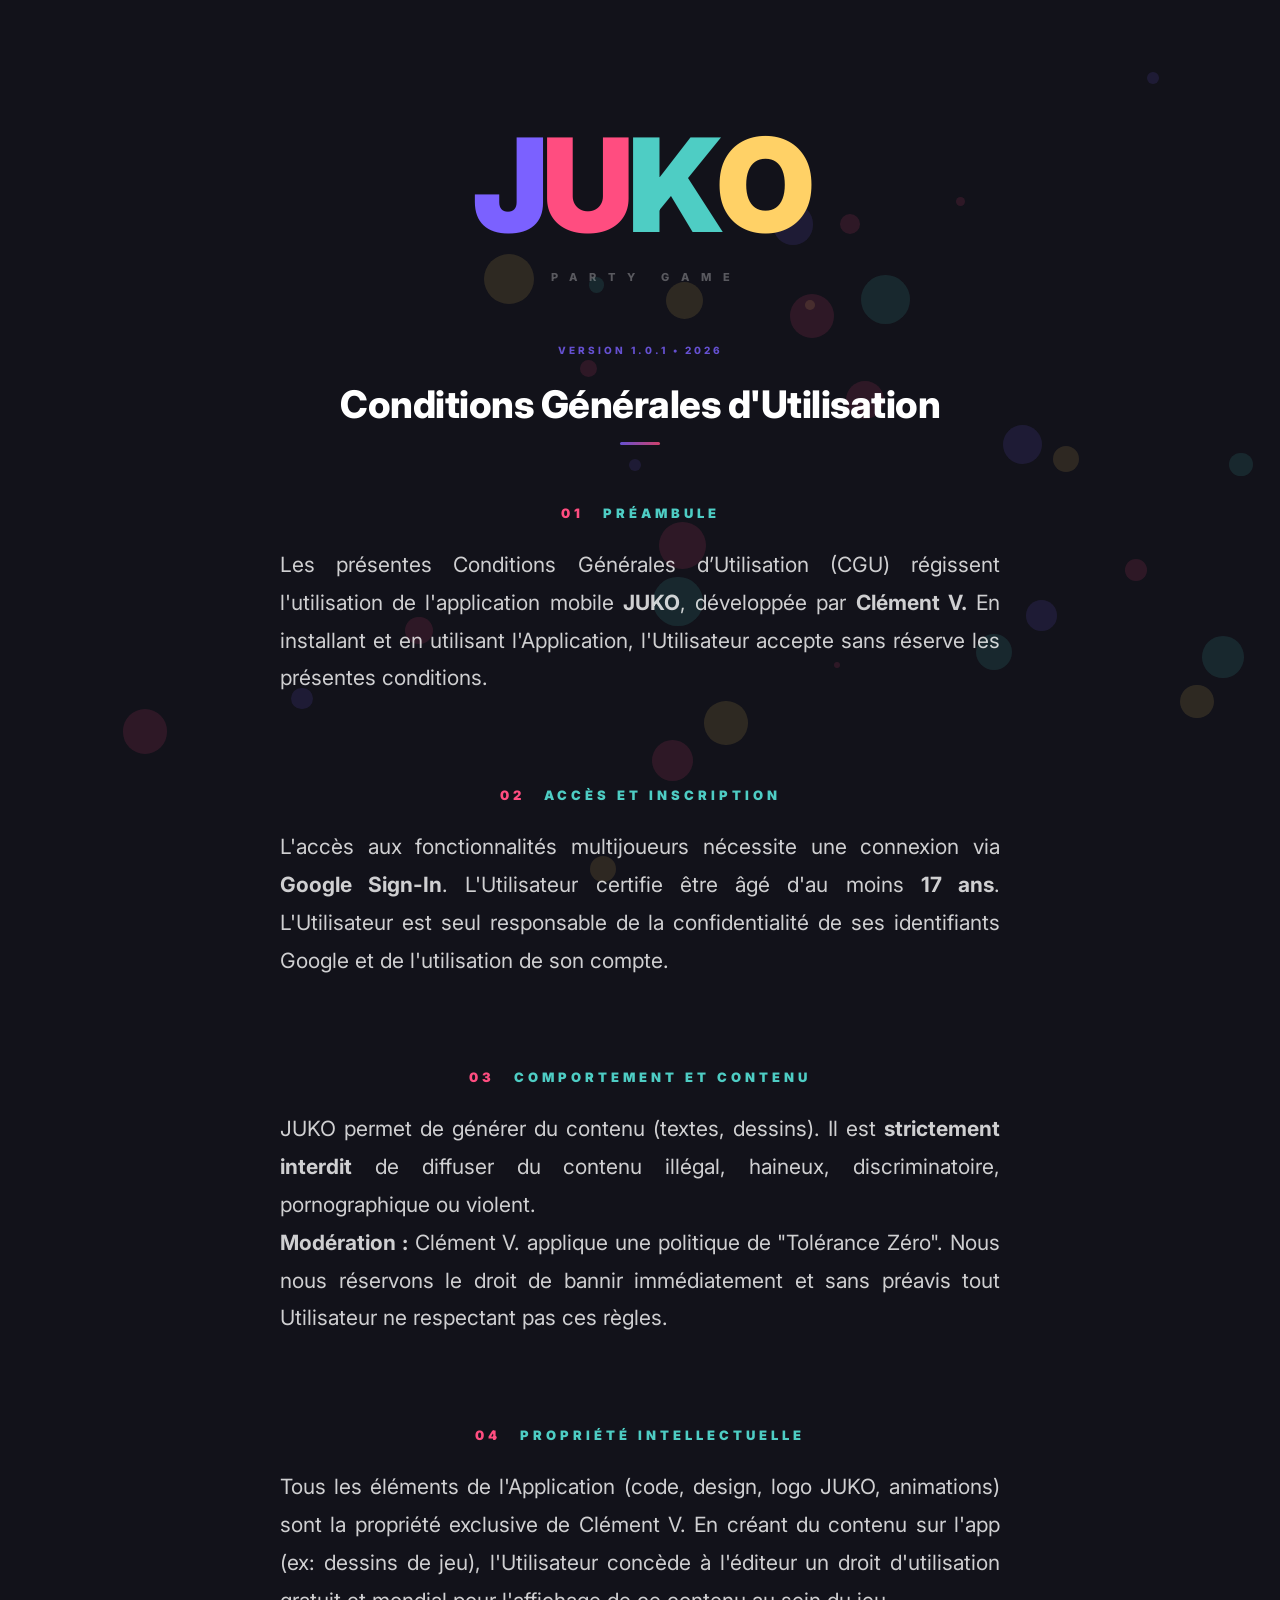
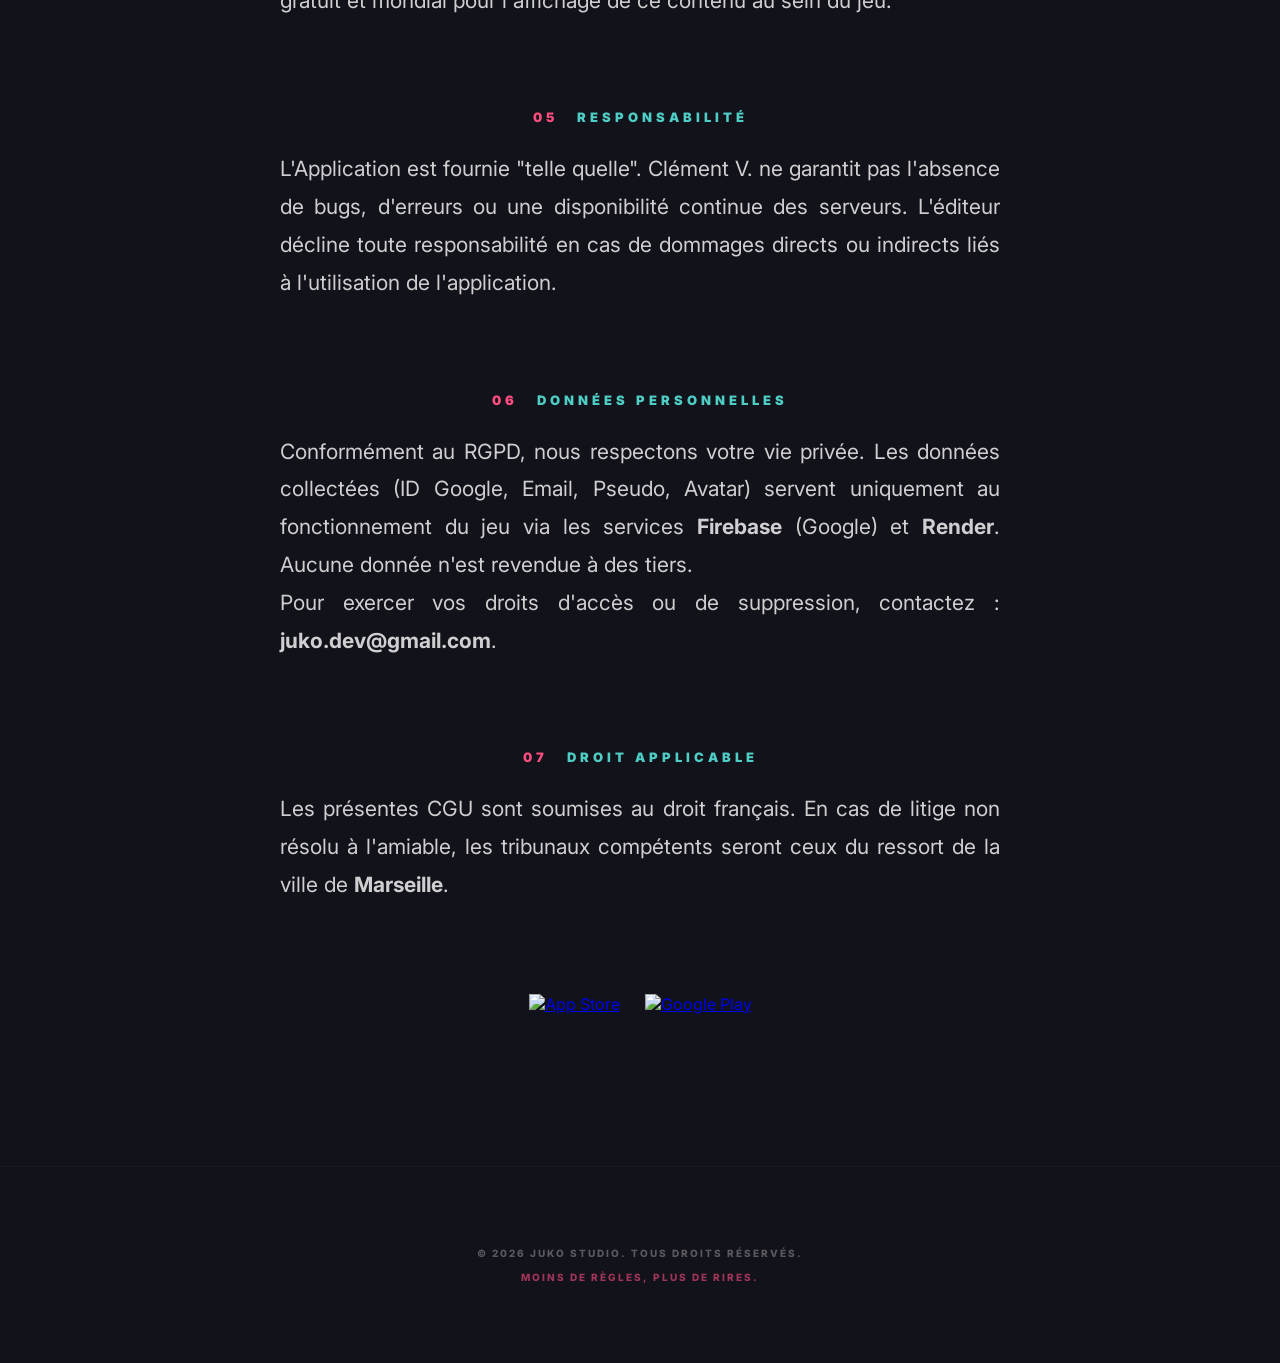
==== index.html @ 0934113f "Landing Page CGU JUKO" ====
<!DOCTYPE html>
<html lang="fr">
    <head>
        <!-- Meta -->
        <meta charset="UTF-8">
        <meta name="viewport" content="width=device-width, initial-scale=1.0">
        <title>JUKO | CGU</title>

        <!-- CSS -->
        <link rel="stylesheet" href="style.css">
        <link rel="icon" type="image/png" href="favicon.png">

        <!-- Google Fonts -->
        <link href="https://fonts.googleapis.com/css2?family=Inter:wght@400;500;600;700;900&display=swap" rel="stylesheet">
    </head>
    
    <body>
        <!-- Progress Bar -->
        <div id="progress-bar"></div>

        <!-- Particles -->
        <div class="particles-container" id="particles-bg"></div>

        <!-- Main Wrapper -->
        <div class="main-wrapper">
            <!-- Hero Logo -->
            <header class="hero-logo">
                <div class="logo-row">
                    <span class="l-j">J</span>
                    <span class="l-u">U</span>
                    <span class="l-k">K</span>
                    <span class="l-o">O</span>
                </div>
                <p class="party-game-tag">PARTY GAME</p>
            </header>

            <!-- Content Center -->
            <main class="content-center">
                <div class="version-tag">VERSION 1.0.1 • 2026</div>
                <h1>Conditions Générales d'Utilisation</h1>

                <!-- CGU Sections -->
                <div class="cgu-sections">
                    <section>
                        <h2><span>01</span> PRÉAMBULE</h2>
                        <p>Les présentes Conditions Générales d’Utilisation (CGU) régissent l'utilisation de l'application mobile <strong>JUKO</strong>, développée par <strong>Clément V.</strong> En installant et en utilisant l'Application, l'Utilisateur accepte sans réserve les présentes conditions.</p>
                    </section>

                    <section>
                        <h2><span>02</span> ACCÈS ET INSCRIPTION</h2>
                        <p>L'accès aux fonctionnalités multijoueurs nécessite une connexion via <strong>Google Sign-In</strong>. L'Utilisateur certifie être âgé d'au moins <strong>17 ans</strong>. L'Utilisateur est seul responsable de la confidentialité de ses identifiants Google et de l'utilisation de son compte.</p>
                    </section>

                    <section>
                        <h2><span>03</span> COMPORTEMENT ET CONTENU</h2>
                        <p>JUKO permet de générer du contenu (textes, dessins). Il est <strong>strictement interdit</strong> de diffuser du contenu illégal, haineux, discriminatoire, pornographique ou violent.</p>
                        <p><strong>Modération :</strong> Clément V. applique une politique de "Tolérance Zéro". Nous nous réservons le droit de bannir immédiatement et sans préavis tout Utilisateur ne respectant pas ces règles.</p>
                    </section>

                    <section>
                        <h2><span>04</span> PROPRIÉTÉ INTELLECTUELLE</h2>
                        <p>Tous les éléments de l'Application (code, design, logo JUKO, animations) sont la propriété exclusive de Clément V. En créant du contenu sur l'app (ex: dessins de jeu), l'Utilisateur concède à l'éditeur un droit d'utilisation gratuit et mondial pour l'affichage de ce contenu au sein du jeu.</p>
                    </section>

                    <section>
                        <h2><span>05</span> RESPONSABILITÉ</h2>
                        <p>L'Application est fournie "telle quelle". Clément V. ne garantit pas l'absence de bugs, d'erreurs ou une disponibilité continue des serveurs. L'éditeur décline toute responsabilité en cas de dommages directs ou indirects liés à l'utilisation de l'application.</p>
                    </section>

                    <section>
                        <h2><span>06</span> DONNÉES PERSONNELLES</h2>
                        <p>Conformément au RGPD, nous respectons votre vie privée. Les données collectées (ID Google, Email, Pseudo, Avatar) servent uniquement au fonctionnement du jeu via les services <strong>Firebase</strong> (Google) et <strong>Render</strong>. Aucune donnée n'est revendue à des tiers.</p>
                        <p>Pour exercer vos droits d'accès ou de suppression, contactez : <strong>juko.dev@gmail.com</strong>.</p>
                    </section>

                    <section>
                        <h2><span>07</span> DROIT APPLICABLE</h2>
                        <p>Les présentes CGU sont soumises au droit français. En cas de litige non résolu à l'amiable, les tribunaux compétents seront ceux du ressort de la ville de <strong>Marseille</strong>.</p>
                    </section>
                </div>

                <!-- Store Buttons -->
                <div class="store-buttons">
                    <a href="#" class="store-btn">
                        <img src="https://upload.wikimedia.org/wikipedia/commons/3/3c/Download_on_the_App_Store_Badge.svg" alt="App Store">
                    </a>
                    <a href="#" class="store-btn">
                        <img src="https://upload.wikimedia.org/wikipedia/commons/7/78/Google_Play_Store_badge_EN.svg" alt="Google Play">
                    </a>
                </div>
            </main>

            <!-- Footer -->
            <footer class="site-footer">
                <p>© 2026 JUKO STUDIO. TOUS DROITS RÉSERVÉS.</p>
                <p class="slogan-footer">MOINS DE RÈGLES, PLUS DE RIRES.</p>
            </footer>
        </div>

        <!-- Script -->
        <script src="script.js"></script>
    </body>
</html>
---- style.css ----
/* --- COLORS --- */
:root {
    --p-purple: #7B61FF;
    --p-pink: #FF4D80;
    --p-teal: #4ECDC4;
    --p-yellow: #FFD166;
    --bg-dark: #12121A;
}

/* --- RESET --- */
* { 
    box-sizing: border-box; 
    margin: 0; 
    padding: 0; 
    -webkit-user-select: none;
    -moz-user-select: none;
    -ms-user-select: none;
    user-select: none;
    -webkit-touch-callout: none;
}

/* --- SCROLLBAR --- */
html, body {
    scrollbar-width: none; 
    -ms-overflow-style: none; 
}
body::-webkit-scrollbar {
    display: none;
}

/* --- BODY --- */
body {
    background-color: var(--bg-dark);
    color: white;
    font-family: 'Inter', sans-serif;
    overflow-x: hidden;
    text-align: center;
    -webkit-font-smoothing: antialiased;
}

/* --- BACKGROUND --- */
.particles-container {
    position: fixed;
    inset: 0;
    z-index: -1;
}

/* --- PARTICLES --- */
.particle {
    position: absolute;
    border-radius: 50%;
    opacity: 0.12;
    pointer-events: none;
}

/* --- LOGO JUKO --- */
.hero-logo {
    display: flex;
    flex-direction: column;
    align-items: center;
    padding: 120px 20px 60px;
}

.logo-row {
    display: flex;
    font-size: clamp(80px, 15vw, 130px);
    font-weight: 900;
    letter-spacing: -6px;
    line-height: 1;
}

/* --- LOGO COLORS --- */
.l-j { color: var(--p-purple); }
.l-u { color: var(--p-pink); }
.l-k { color: var(--p-teal); }
.l-o { color: var(--p-yellow); }

/* --- LOGO TAG --- */
.party-game-tag {
    color: rgba(255, 255, 255, 0.3);
    font-size: 11px;
    font-weight: 800;
    letter-spacing: 12px;
    margin-top: 20px;
    text-transform: uppercase;
    margin-left: 12px;
}

/* --- CONTENT --- */
.content-center {
    max-width: 800px;
    margin: 0 auto;
    padding: 0 40px 120px;
}

/* --- VERSION TAG --- */
.version-tag {
    font-size: 10px;
    font-weight: 800;
    color: var(--p-purple);
    letter-spacing: 3px;
    margin-bottom: 25px;
    opacity: 0.8;
}

/* --- TITLE --- */
h1 {
    font-size: clamp(24px, 5vw, 38px); 
    font-weight: 800;
    margin-bottom: 60px; 
    letter-spacing: -0.5px;
    color: #FFFFFF;
    position: relative;
    display: block;
    text-align: center;
    text-transform: none; 
}

/* --- TITLE UNDERLINE --- */
h1::after {
    content: "";
    display: block;
    width: 40px;
    height: 3px;
    background: linear-gradient(90deg, var(--p-purple), var(--p-pink));
    margin: 15px auto 0; 
    border-radius: 10px;
    opacity: 0.8;
}

/* --- CGU SECTIONS --- */
.cgu-sections section {
    margin-bottom: 90px;
}

/* --- CGU SECTIONS H2 --- */
.cgu-sections h2 {
    color: var(--p-teal);
    font-size: 13px;
    letter-spacing: 4px;
    margin-bottom: 25px;
    font-weight: 900;
    text-align: center; 
}

/* --- CGU SECTIONS H2 SPAN --- */
.cgu-sections h2 span {
    color: var(--p-pink);
    margin-right: 12px;
}

/* --- CGU SECTIONS P --- */
.cgu-sections p {
    font-size: clamp(18px, 2.2vw, 21px);
    color: rgba(255, 255, 255, 0.8);
    font-weight: 400;
    line-height: 1.8;
    max-width: 750px;
    margin: 0 auto;
    text-align: justify;
    text-justify: inter-word;
    hyphens: auto;
}

/* --- STORE BUTTONS --- */
.store-buttons {
    display: flex;
    justify-content: center;
    gap: 25px;
    margin-top: 80px;
    flex-wrap: wrap;
}

/* --- STORE BUTTONS --- */
.store-btn {
    height: 52px;
    transition: transform 0.2s cubic-bezier(0.2, 0, 0.2, 1);
}

/* --- STORE BUTTONS IMG --- */
.store-btn img { height: 100%; }

/* --- STORE BUTTONS HOVER --- */
.store-btn:hover { transform: scale(1.05); }

/* --- FOOTER --- */
.site-footer {
    padding: 80px 20px;
    border-top: 1px solid rgba(255,255,255,0.03);
}

/* --- FOOTER P --- */
.site-footer p {
    font-size: 10px;
    font-weight: 800;
    letter-spacing: 2px;
    opacity: 0.3;
}

/* --- FOOTER SLOGAN --- */
.slogan-footer {
    margin-top: 12px;
    color: var(--p-pink) !important;
    opacity: 0.6 !important;
}

/* --- PROGRESS BAR --- */
#progress-bar {
    position: fixed; top: 0; left: 0; height: 2px;
    background: linear-gradient(90deg, var(--p-purple), var(--p-pink));
    z-index: 1000; width: 0%;
}

/* --- MEDIA QUERIES --- */
@media (max-width: 600px) {
    .content-center { padding: 0 25px 80px; }
    .hero-logo { padding-top: 80px; }
    .cgu-sections section { margin-bottom: 60px; }
}
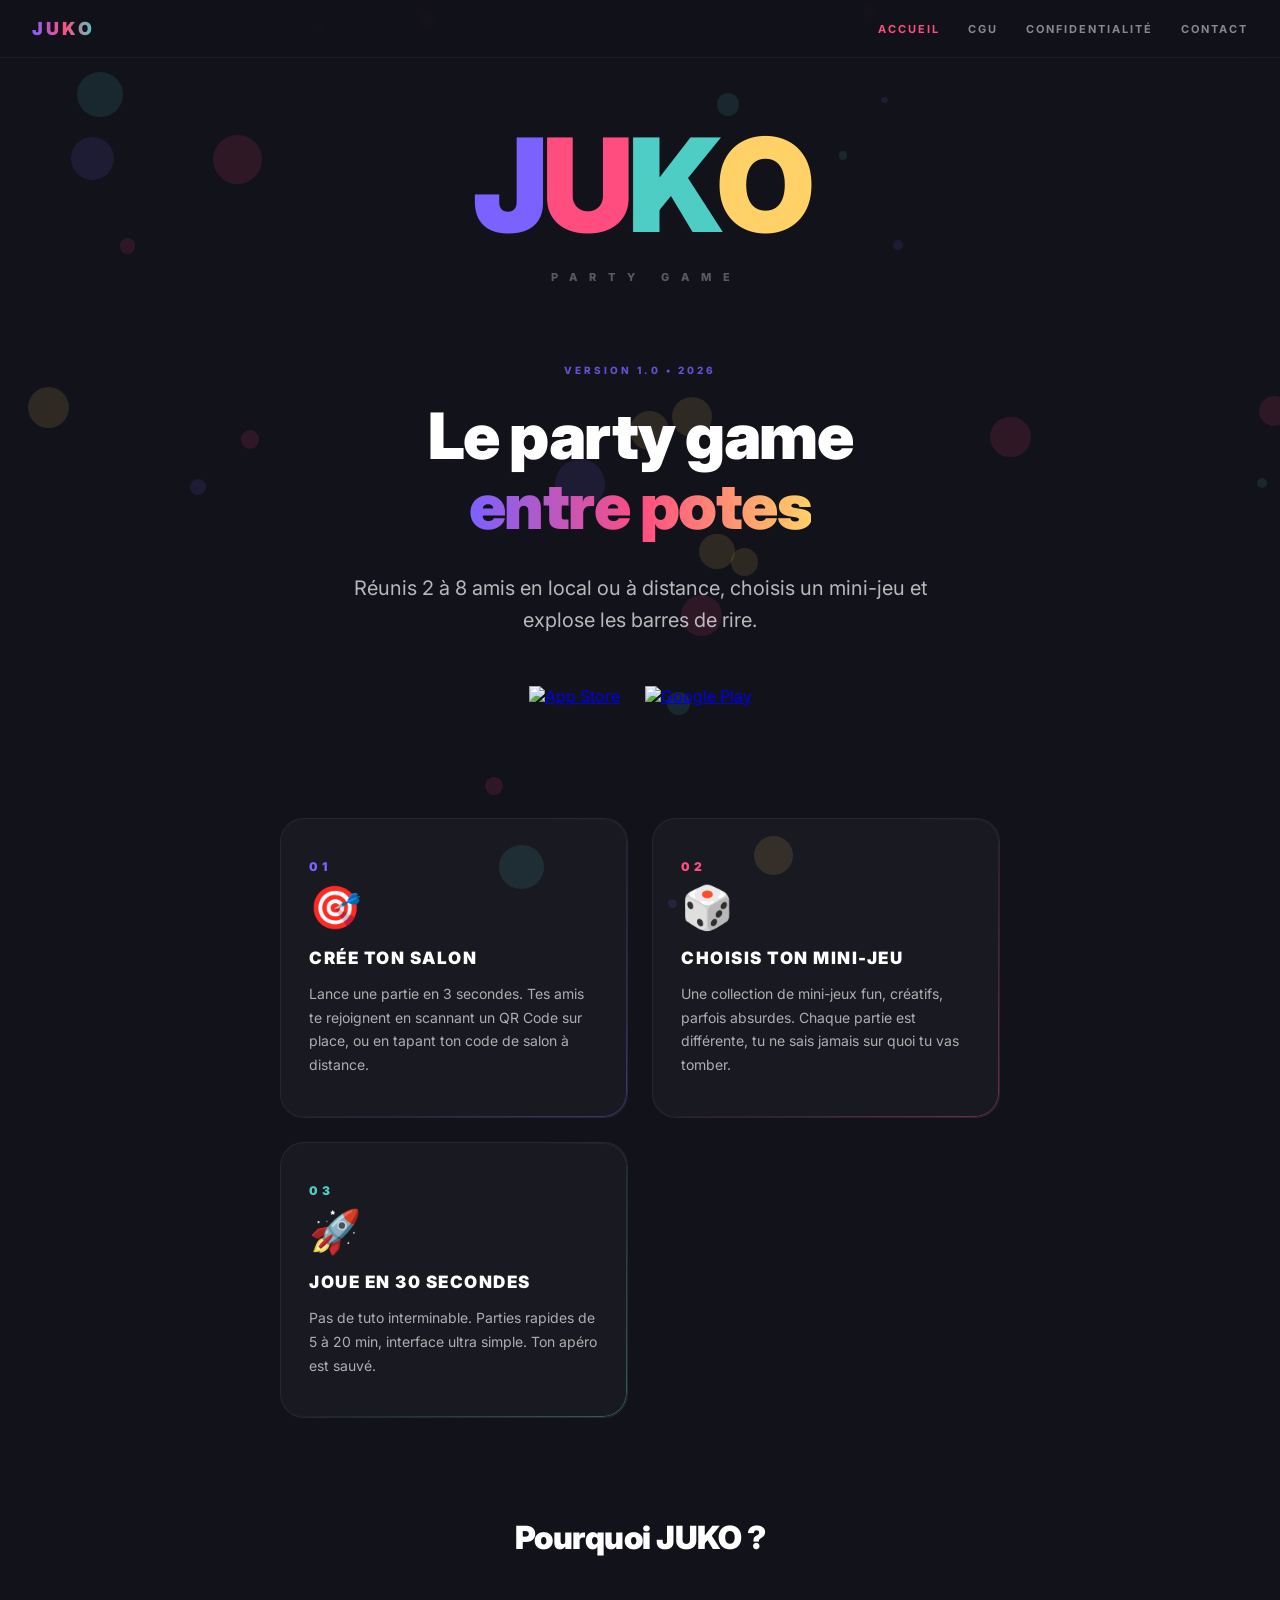
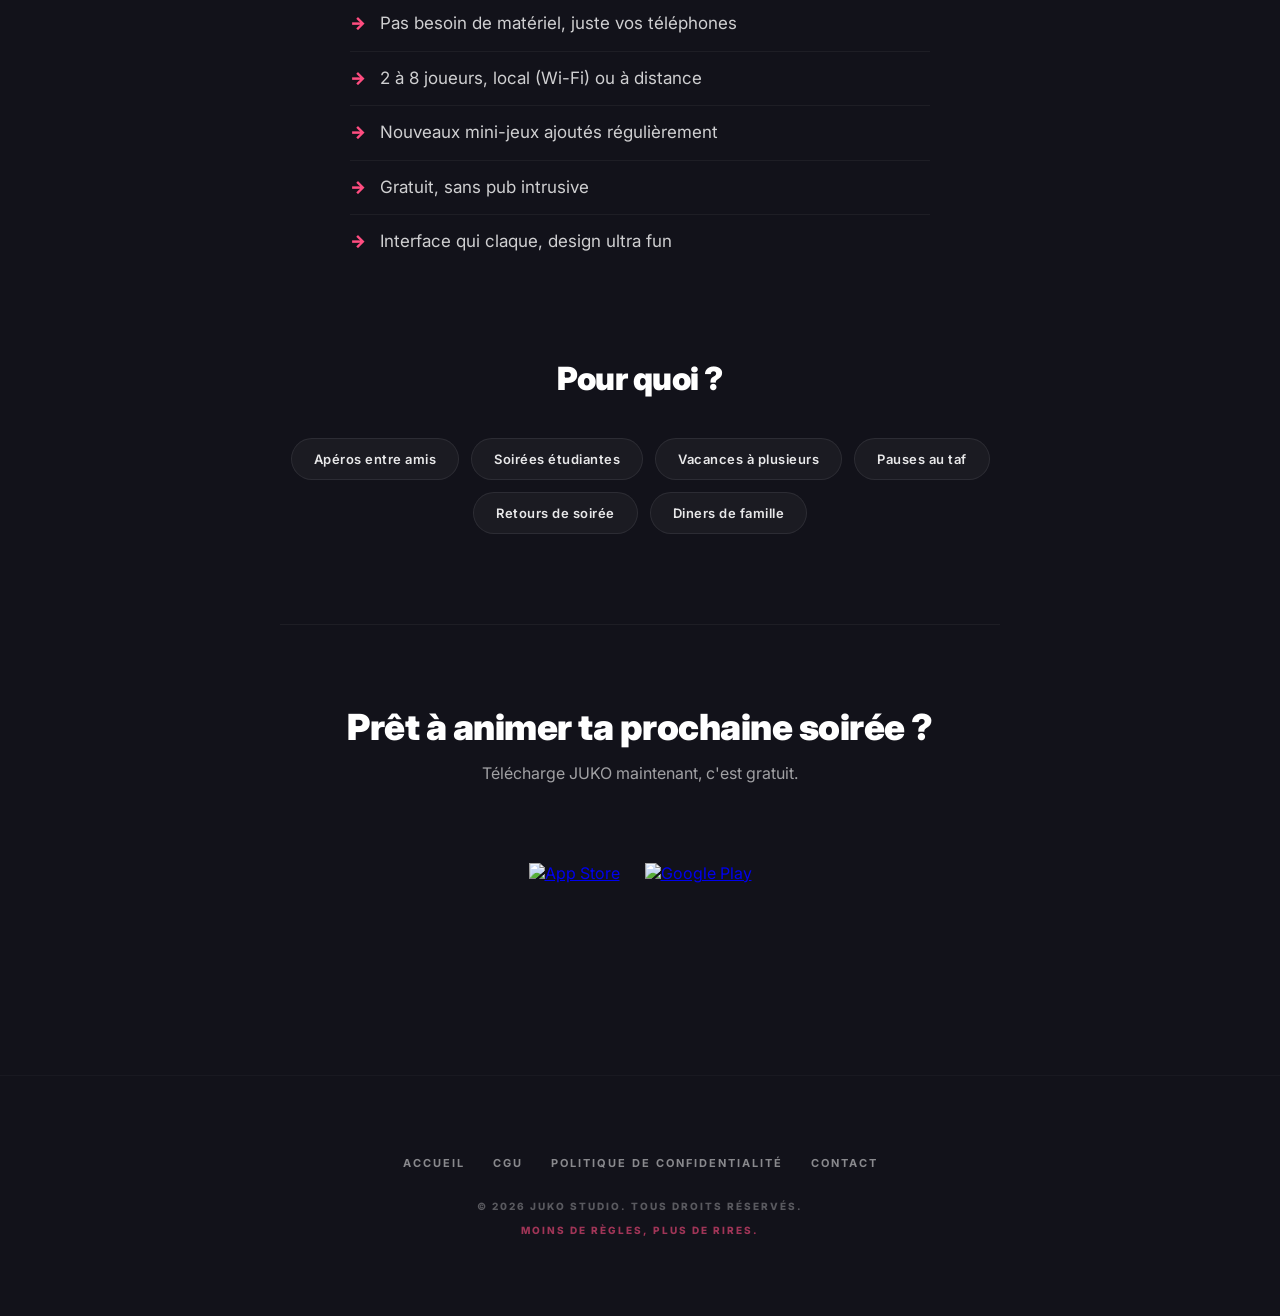
==== commit 30a00227: "feat: complete landing + privacy + contact pages" ====
--- a/index.html
+++ b/index.html
@@ -4,7 +4,15 @@
         <!-- Meta -->
         <meta charset="UTF-8">
         <meta name="viewport" content="width=device-width, initial-scale=1.0">
-        <title>JUKO | CGU</title>
+        <title>JUKO | Le Party Game entre potes</title>
+        <meta name="description" content="JUKO, le party game ultime pour animer tes soirées entre potes. Mini-jeux fun, multijoueur en local ou à distance. Disponible sur iOS et Android.">
+        <meta name="theme-color" content="#12121A">
+
+        <!-- Open Graph -->
+        <meta property="og:title" content="JUKO — Le Party Game entre potes">
+        <meta property="og:description" content="Réunis 2 à 8 potes, choisis ton mini-jeu, explose les barres de rire.">
+        <meta property="og:image" content="favicon.png">
+        <meta property="og:type" content="website">
 
         <!-- CSS -->
         <link rel="stylesheet" href="style.css">
@@ -13,13 +21,24 @@
         <!-- Google Fonts -->
         <link href="https://fonts.googleapis.com/css2?family=Inter:wght@400;500;600;700;900&display=swap" rel="stylesheet">
     </head>
-    
+
     <body>
         <!-- Progress Bar -->
         <div id="progress-bar"></div>
 
         <!-- Particles -->
         <div class="particles-container" id="particles-bg"></div>
+
+        <!-- Top Nav -->
+        <nav class="top-nav">
+            <a href="index.html" class="nav-logo">JUKO</a>
+            <div class="nav-links">
+                <a href="index.html" class="active">Accueil</a>
+                <a href="cgu.html">CGU</a>
+                <a href="privacy.html">Confidentialité</a>
+                <a href="contact.html">Contact</a>
+            </div>
+        </nav>
 
         <!-- Main Wrapper -->
         <div class="main-wrapper">
@@ -34,64 +53,102 @@
                 <p class="party-game-tag">PARTY GAME</p>
             </header>
 
-            <!-- Content Center -->
-            <main class="content-center">
-                <div class="version-tag">VERSION 1.0.1 • 2026</div>
-                <h1>Conditions Générales d'Utilisation</h1>
+            <!-- Hero Tagline -->
+            <section class="hero-tagline">
+                <div class="version-tag">VERSION 1.0 • 2026</div>
+                <h1 class="hero-headline">
+                    Le party game<br>
+                    <span class="gradient-text">entre potes</span>
+                </h1>
+                <p class="hero-sub">
+                    Réunis 2 à 8 amis en local ou à distance, choisis un mini-jeu et explose les barres de rire.
+                </p>
 
-                <!-- CGU Sections -->
-                <div class="cgu-sections">
-                    <section>
-                        <h2><span>01</span> PRÉAMBULE</h2>
-                        <p>Les présentes Conditions Générales d’Utilisation (CGU) régissent l'utilisation de l'application mobile <strong>JUKO</strong>, développée par <strong>Clément V.</strong> En installant et en utilisant l'Application, l'Utilisateur accepte sans réserve les présentes conditions.</p>
-                    </section>
-
-                    <section>
-                        <h2><span>02</span> ACCÈS ET INSCRIPTION</h2>
-                        <p>L'accès aux fonctionnalités multijoueurs nécessite une connexion via <strong>Google Sign-In</strong>. L'Utilisateur certifie être âgé d'au moins <strong>17 ans</strong>. L'Utilisateur est seul responsable de la confidentialité de ses identifiants Google et de l'utilisation de son compte.</p>
-                    </section>
-
-                    <section>
-                        <h2><span>03</span> COMPORTEMENT ET CONTENU</h2>
-                        <p>JUKO permet de générer du contenu (textes, dessins). Il est <strong>strictement interdit</strong> de diffuser du contenu illégal, haineux, discriminatoire, pornographique ou violent.</p>
-                        <p><strong>Modération :</strong> Clément V. applique une politique de "Tolérance Zéro". Nous nous réservons le droit de bannir immédiatement et sans préavis tout Utilisateur ne respectant pas ces règles.</p>
-                    </section>
-
-                    <section>
-                        <h2><span>04</span> PROPRIÉTÉ INTELLECTUELLE</h2>
-                        <p>Tous les éléments de l'Application (code, design, logo JUKO, animations) sont la propriété exclusive de Clément V. En créant du contenu sur l'app (ex: dessins de jeu), l'Utilisateur concède à l'éditeur un droit d'utilisation gratuit et mondial pour l'affichage de ce contenu au sein du jeu.</p>
-                    </section>
-
-                    <section>
-                        <h2><span>05</span> RESPONSABILITÉ</h2>
-                        <p>L'Application est fournie "telle quelle". Clément V. ne garantit pas l'absence de bugs, d'erreurs ou une disponibilité continue des serveurs. L'éditeur décline toute responsabilité en cas de dommages directs ou indirects liés à l'utilisation de l'application.</p>
-                    </section>
-
-                    <section>
-                        <h2><span>06</span> DONNÉES PERSONNELLES</h2>
-                        <p>Conformément au RGPD, nous respectons votre vie privée. Les données collectées (ID Google, Email, Pseudo, Avatar) servent uniquement au fonctionnement du jeu via les services <strong>Firebase</strong> (Google) et <strong>Render</strong>. Aucune donnée n'est revendue à des tiers.</p>
-                        <p>Pour exercer vos droits d'accès ou de suppression, contactez : <strong>juko.dev@gmail.com</strong>.</p>
-                    </section>
-
-                    <section>
-                        <h2><span>07</span> DROIT APPLICABLE</h2>
-                        <p>Les présentes CGU sont soumises au droit français. En cas de litige non résolu à l'amiable, les tribunaux compétents seront ceux du ressort de la ville de <strong>Marseille</strong>.</p>
-                    </section>
-                </div>
-
-                <!-- Store Buttons -->
-                <div class="store-buttons">
-                    <a href="#" class="store-btn">
+                <!-- Hero CTA Store Buttons -->
+                <div class="store-buttons hero-stores">
+                    <a href="#" class="store-btn" aria-label="Télécharger sur l'App Store">
                         <img src="https://upload.wikimedia.org/wikipedia/commons/3/3c/Download_on_the_App_Store_Badge.svg" alt="App Store">
                     </a>
-                    <a href="#" class="store-btn">
+                    <a href="#" class="store-btn" aria-label="Disponible sur Google Play">
                         <img src="https://upload.wikimedia.org/wikipedia/commons/7/78/Google_Play_Store_badge_EN.svg" alt="Google Play">
                     </a>
                 </div>
+            </section>
+
+            <!-- Content Center -->
+            <main class="content-center">
+                <!-- 3 Feature Cards -->
+                <section class="features-grid">
+                    <article class="feature-card card-purple">
+                        <div class="feature-number">01</div>
+                        <div class="feature-icon">🎯</div>
+                        <h3>CRÉE TON SALON</h3>
+                        <p>Lance une partie en 3 secondes. Tes amis te rejoignent en scannant un QR Code sur place, ou en tapant ton code de salon à distance.</p>
+                    </article>
+
+                    <article class="feature-card card-pink">
+                        <div class="feature-number">02</div>
+                        <div class="feature-icon">🎲</div>
+                        <h3>CHOISIS TON MINI-JEU</h3>
+                        <p>Une collection de mini-jeux fun, créatifs, parfois absurdes. Chaque partie est différente, tu ne sais jamais sur quoi tu vas tomber.</p>
+                    </article>
+
+                    <article class="feature-card card-teal">
+                        <div class="feature-number">03</div>
+                        <div class="feature-icon">🚀</div>
+                        <h3>JOUE EN 30 SECONDES</h3>
+                        <p>Pas de tuto interminable. Parties rapides de 5 à 20 min, interface ultra simple. Ton apéro est sauvé.</p>
+                    </article>
+                </section>
+
+                <!-- Pitch Section -->
+                <section class="pitch-block">
+                    <h2 class="block-title">Pourquoi JUKO ?</h2>
+                    <ul class="pitch-list">
+                        <li><span class="bullet">→</span> Pas besoin de matériel, juste vos téléphones</li>
+                        <li><span class="bullet">→</span> 2 à 8 joueurs, local (Wi-Fi) ou à distance</li>
+                        <li><span class="bullet">→</span> Nouveaux mini-jeux ajoutés régulièrement</li>
+                        <li><span class="bullet">→</span> Gratuit, sans pub intrusive</li>
+                        <li><span class="bullet">→</span> Interface qui claque, design ultra fun</li>
+                    </ul>
+                </section>
+
+                <!-- Use Cases -->
+                <section class="pitch-block">
+                    <h2 class="block-title">Pour quoi ?</h2>
+                    <div class="usecases-grid">
+                        <span class="usecase-chip">Apéros entre amis</span>
+                        <span class="usecase-chip">Soirées étudiantes</span>
+                        <span class="usecase-chip">Vacances à plusieurs</span>
+                        <span class="usecase-chip">Pauses au taf</span>
+                        <span class="usecase-chip">Retours de soirée</span>
+                        <span class="usecase-chip">Diners de famille</span>
+                    </div>
+                </section>
+
+                <!-- Final CTA -->
+                <section class="final-cta">
+                    <h2 class="cta-title">Prêt à animer ta prochaine soirée ?</h2>
+                    <p class="cta-sub">Télécharge JUKO maintenant, c'est gratuit.</p>
+                    <div class="store-buttons">
+                        <a href="#" class="store-btn" aria-label="Télécharger sur l'App Store">
+                            <img src="https://upload.wikimedia.org/wikipedia/commons/3/3c/Download_on_the_App_Store_Badge.svg" alt="App Store">
+                        </a>
+                        <a href="#" class="store-btn" aria-label="Disponible sur Google Play">
+                            <img src="https://upload.wikimedia.org/wikipedia/commons/7/78/Google_Play_Store_badge_EN.svg" alt="Google Play">
+                        </a>
+                    </div>
+                </section>
             </main>
 
             <!-- Footer -->
             <footer class="site-footer">
+                <div class="footer-links">
+                    <a href="index.html">Accueil</a>
+                    <a href="cgu.html">CGU</a>
+                    <a href="privacy.html">Politique de confidentialité</a>
+                    <a href="contact.html">Contact</a>
+                </div>
                 <p>© 2026 JUKO STUDIO. TOUS DROITS RÉSERVÉS.</p>
                 <p class="slogan-footer">MOINS DE RÈGLES, PLUS DE RIRES.</p>
             </footer>
@@ -100,4 +157,4 @@
         <!-- Script -->
         <script src="script.js"></script>
     </body>
-</html>+</html>
--- a/style.css
+++ b/style.css
@@ -216,4 +216,441 @@
     .content-center { padding: 0 25px 80px; }
     .hero-logo { padding-top: 80px; }
     .cgu-sections section { margin-bottom: 60px; }
-}+}
+
+/* ==================================================
+   NOUVEAUX COMPOSANTS (Landing v2)
+   ================================================== */
+
+/* --- TOP NAV --- */
+.top-nav {
+    position: fixed;
+    top: 0;
+    left: 0;
+    right: 0;
+    z-index: 100;
+    display: flex;
+    justify-content: space-between;
+    align-items: center;
+    padding: 18px 32px;
+    background: rgba(18, 18, 26, 0.7);
+    -webkit-backdrop-filter: blur(20px);
+    backdrop-filter: blur(20px);
+    border-bottom: 1px solid rgba(255, 255, 255, 0.05);
+}
+
+.nav-logo {
+    color: #fff;
+    text-decoration: none;
+    font-weight: 900;
+    font-size: 18px;
+    letter-spacing: 3px;
+    background: linear-gradient(90deg, var(--p-purple), var(--p-pink), var(--p-teal));
+    -webkit-background-clip: text;
+    background-clip: text;
+    -webkit-text-fill-color: transparent;
+}
+
+.nav-links {
+    display: flex;
+    gap: 28px;
+}
+
+.nav-links a {
+    color: rgba(255, 255, 255, 0.5);
+    text-decoration: none;
+    font-size: 11px;
+    font-weight: 700;
+    letter-spacing: 2px;
+    text-transform: uppercase;
+    transition: color 0.2s;
+}
+
+.nav-links a:hover,
+.nav-links a.active {
+    color: #fff;
+}
+
+.nav-links a.active {
+    color: var(--p-pink);
+}
+
+/* --- HERO TAGLINE --- */
+.hero-tagline {
+    max-width: 800px;
+    margin: 0 auto;
+    padding: 20px 40px 80px;
+}
+
+.hero-headline {
+    font-size: clamp(36px, 7vw, 64px);
+    font-weight: 900;
+    line-height: 1.1;
+    letter-spacing: -1.5px;
+    margin-bottom: 30px;
+    color: #fff;
+}
+
+.hero-headline::after {
+    display: none;
+}
+
+.gradient-text {
+    background: linear-gradient(90deg, var(--p-purple), var(--p-pink), var(--p-yellow));
+    -webkit-background-clip: text;
+    background-clip: text;
+    -webkit-text-fill-color: transparent;
+    display: inline-block;
+}
+
+.hero-sub {
+    font-size: clamp(16px, 2.5vw, 20px);
+    color: rgba(255, 255, 255, 0.7);
+    max-width: 600px;
+    margin: 0 auto 50px;
+    line-height: 1.6;
+    font-weight: 400;
+}
+
+.hero-stores {
+    margin-top: 0 !important;
+}
+
+/* --- FEATURES GRID (3 CARDS) --- */
+.features-grid {
+    display: grid;
+    grid-template-columns: repeat(auto-fit, minmax(260px, 1fr));
+    gap: 24px;
+    margin-bottom: 100px;
+}
+
+.feature-card {
+    position: relative;
+    padding: 40px 28px;
+    border-radius: 24px;
+    background: rgba(255, 255, 255, 0.03);
+    border: 1px solid rgba(255, 255, 255, 0.06);
+    transition: transform 0.3s cubic-bezier(0.2, 0, 0.2, 1), border-color 0.3s;
+    overflow: hidden;
+    text-align: left;
+}
+
+.feature-card::before {
+    content: "";
+    position: absolute;
+    inset: 0;
+    border-radius: 24px;
+    padding: 1px;
+    background: linear-gradient(135deg, transparent 40%, var(--accent, var(--p-purple)) 100%);
+    -webkit-mask: linear-gradient(#fff 0 0) content-box, linear-gradient(#fff 0 0);
+    mask: linear-gradient(#fff 0 0) content-box, linear-gradient(#fff 0 0);
+    -webkit-mask-composite: xor;
+    mask-composite: exclude;
+    opacity: 0.4;
+    pointer-events: none;
+}
+
+.feature-card:hover {
+    transform: translateY(-6px);
+    border-color: rgba(255, 255, 255, 0.15);
+}
+
+.card-purple { --accent: var(--p-purple); }
+.card-pink { --accent: var(--p-pink); }
+.card-teal { --accent: var(--p-teal); }
+
+.feature-number {
+    font-size: 12px;
+    font-weight: 900;
+    letter-spacing: 4px;
+    color: var(--accent, var(--p-purple));
+    margin-bottom: 12px;
+}
+
+.feature-icon {
+    font-size: 42px;
+    margin-bottom: 20px;
+    line-height: 1;
+}
+
+.feature-card h3 {
+    font-size: 17px;
+    font-weight: 900;
+    letter-spacing: 1.5px;
+    color: #fff;
+    margin-bottom: 14px;
+}
+
+.feature-card p {
+    font-size: 14px;
+    line-height: 1.7;
+    color: rgba(255, 255, 255, 0.65);
+    font-weight: 400;
+}
+
+/* --- PITCH BLOCK --- */
+.pitch-block {
+    margin-bottom: 90px;
+    text-align: center;
+}
+
+.block-title {
+    font-size: clamp(22px, 4vw, 32px);
+    font-weight: 900;
+    margin-bottom: 40px;
+    letter-spacing: -0.5px;
+    color: #fff;
+}
+
+.pitch-list {
+    list-style: none;
+    max-width: 580px;
+    margin: 0 auto;
+    text-align: left;
+}
+
+.pitch-list li {
+    font-size: 17px;
+    color: rgba(255, 255, 255, 0.8);
+    padding: 14px 0;
+    border-bottom: 1px solid rgba(255, 255, 255, 0.05);
+    line-height: 1.5;
+    display: flex;
+    gap: 14px;
+}
+
+.pitch-list li:last-child {
+    border-bottom: none;
+}
+
+.bullet {
+    color: var(--p-pink);
+    font-weight: 900;
+    flex-shrink: 0;
+}
+
+/* --- USECASES GRID --- */
+.usecases-grid {
+    display: flex;
+    flex-wrap: wrap;
+    justify-content: center;
+    gap: 12px;
+    max-width: 700px;
+    margin: 0 auto;
+}
+
+.usecase-chip {
+    display: inline-block;
+    padding: 12px 22px;
+    border-radius: 999px;
+    background: rgba(255, 255, 255, 0.04);
+    border: 1px solid rgba(255, 255, 255, 0.08);
+    color: rgba(255, 255, 255, 0.9);
+    font-size: 13px;
+    font-weight: 600;
+    letter-spacing: 0.5px;
+    transition: transform 0.2s, border-color 0.2s;
+}
+
+.usecase-chip:hover {
+    transform: translateY(-2px);
+    border-color: var(--p-pink);
+}
+
+/* --- FINAL CTA --- */
+.final-cta {
+    text-align: center;
+    padding: 80px 20px 40px;
+    border-top: 1px solid rgba(255, 255, 255, 0.05);
+    margin-top: 60px;
+}
+
+.cta-title {
+    font-size: clamp(24px, 4vw, 36px);
+    font-weight: 900;
+    margin-bottom: 14px;
+    letter-spacing: -0.5px;
+}
+
+.cta-sub {
+    font-size: 16px;
+    color: rgba(255, 255, 255, 0.6);
+    margin-bottom: 40px;
+}
+
+.cta-button {
+    display: inline-block;
+    padding: 16px 38px;
+    border-radius: 999px;
+    background: linear-gradient(90deg, var(--p-purple), var(--p-pink));
+    color: #fff;
+    text-decoration: none;
+    font-weight: 800;
+    font-size: 14px;
+    letter-spacing: 2px;
+    text-transform: uppercase;
+    transition: transform 0.2s, box-shadow 0.2s;
+    box-shadow: 0 10px 30px rgba(123, 97, 255, 0.25);
+}
+
+.cta-button:hover {
+    transform: translateY(-2px);
+    box-shadow: 0 15px 40px rgba(255, 77, 128, 0.35);
+}
+
+/* --- CONTACT GRID --- */
+.contact-grid {
+    display: grid;
+    grid-template-columns: repeat(auto-fit, minmax(240px, 1fr));
+    gap: 20px;
+    margin-bottom: 90px;
+}
+
+.contact-card {
+    display: block;
+    padding: 36px 24px;
+    border-radius: 20px;
+    background: rgba(255, 255, 255, 0.03);
+    border: 1px solid rgba(255, 255, 255, 0.06);
+    text-decoration: none;
+    color: inherit;
+    transition: transform 0.3s, border-color 0.3s, background 0.3s;
+    text-align: center;
+}
+
+.contact-card:hover {
+    transform: translateY(-4px);
+    border-color: var(--p-pink);
+    background: rgba(255, 77, 128, 0.05);
+}
+
+.contact-icon {
+    font-size: 38px;
+    margin-bottom: 18px;
+    line-height: 1;
+}
+
+.contact-card h3 {
+    font-size: 12px;
+    font-weight: 900;
+    letter-spacing: 3px;
+    color: var(--p-teal);
+    margin-bottom: 14px;
+}
+
+.contact-value {
+    font-size: 15px;
+    font-weight: 700;
+    color: #fff;
+    margin-bottom: 6px;
+}
+
+.contact-hint {
+    font-size: 12px;
+    color: rgba(255, 255, 255, 0.4);
+    font-weight: 500;
+}
+
+/* --- FAQ --- */
+.faq-block {
+    text-align: left;
+    max-width: 700px;
+    margin-left: auto;
+    margin-right: auto;
+}
+
+.faq-item {
+    padding: 24px 0;
+    border-bottom: 1px solid rgba(255, 255, 255, 0.05);
+}
+
+.faq-item:last-child {
+    border-bottom: none;
+}
+
+.faq-item h3 {
+    font-size: 16px;
+    font-weight: 700;
+    color: #fff;
+    margin-bottom: 10px;
+    letter-spacing: 0.2px;
+}
+
+.faq-item p {
+    font-size: 14px;
+    line-height: 1.7;
+    color: rgba(255, 255, 255, 0.65);
+    font-weight: 400;
+}
+
+.inline-link {
+    color: var(--p-pink);
+    text-decoration: none;
+    border-bottom: 1px solid rgba(255, 77, 128, 0.4);
+}
+
+.inline-link:hover {
+    color: #fff;
+    border-color: #fff;
+}
+
+/* --- FOOTER LINKS --- */
+.footer-links {
+    display: flex;
+    flex-wrap: wrap;
+    justify-content: center;
+    gap: 28px;
+    margin-bottom: 30px;
+}
+
+.footer-links a {
+    color: rgba(255, 255, 255, 0.5);
+    text-decoration: none;
+    font-size: 11px;
+    font-weight: 700;
+    letter-spacing: 2px;
+    text-transform: uppercase;
+    transition: color 0.2s;
+}
+
+.footer-links a:hover {
+    color: var(--p-pink);
+}
+
+/* --- MOBILE RESPONSIVE --- */
+@media (max-width: 700px) {
+    .top-nav {
+        padding: 14px 20px;
+        flex-direction: column;
+        gap: 12px;
+    }
+    .nav-links {
+        gap: 16px;
+        flex-wrap: wrap;
+        justify-content: center;
+    }
+    .nav-links a {
+        font-size: 10px;
+        letter-spacing: 1.5px;
+    }
+    .hero-logo {
+        padding-top: 120px;
+    }
+    .hero-tagline {
+        padding: 20px 25px 60px;
+    }
+    .features-grid {
+        grid-template-columns: 1fr;
+        gap: 18px;
+        margin-bottom: 70px;
+    }
+    .feature-card {
+        padding: 32px 24px;
+    }
+    .contact-grid {
+        grid-template-columns: 1fr;
+    }
+    .footer-links {
+        gap: 18px;
+    }
+}
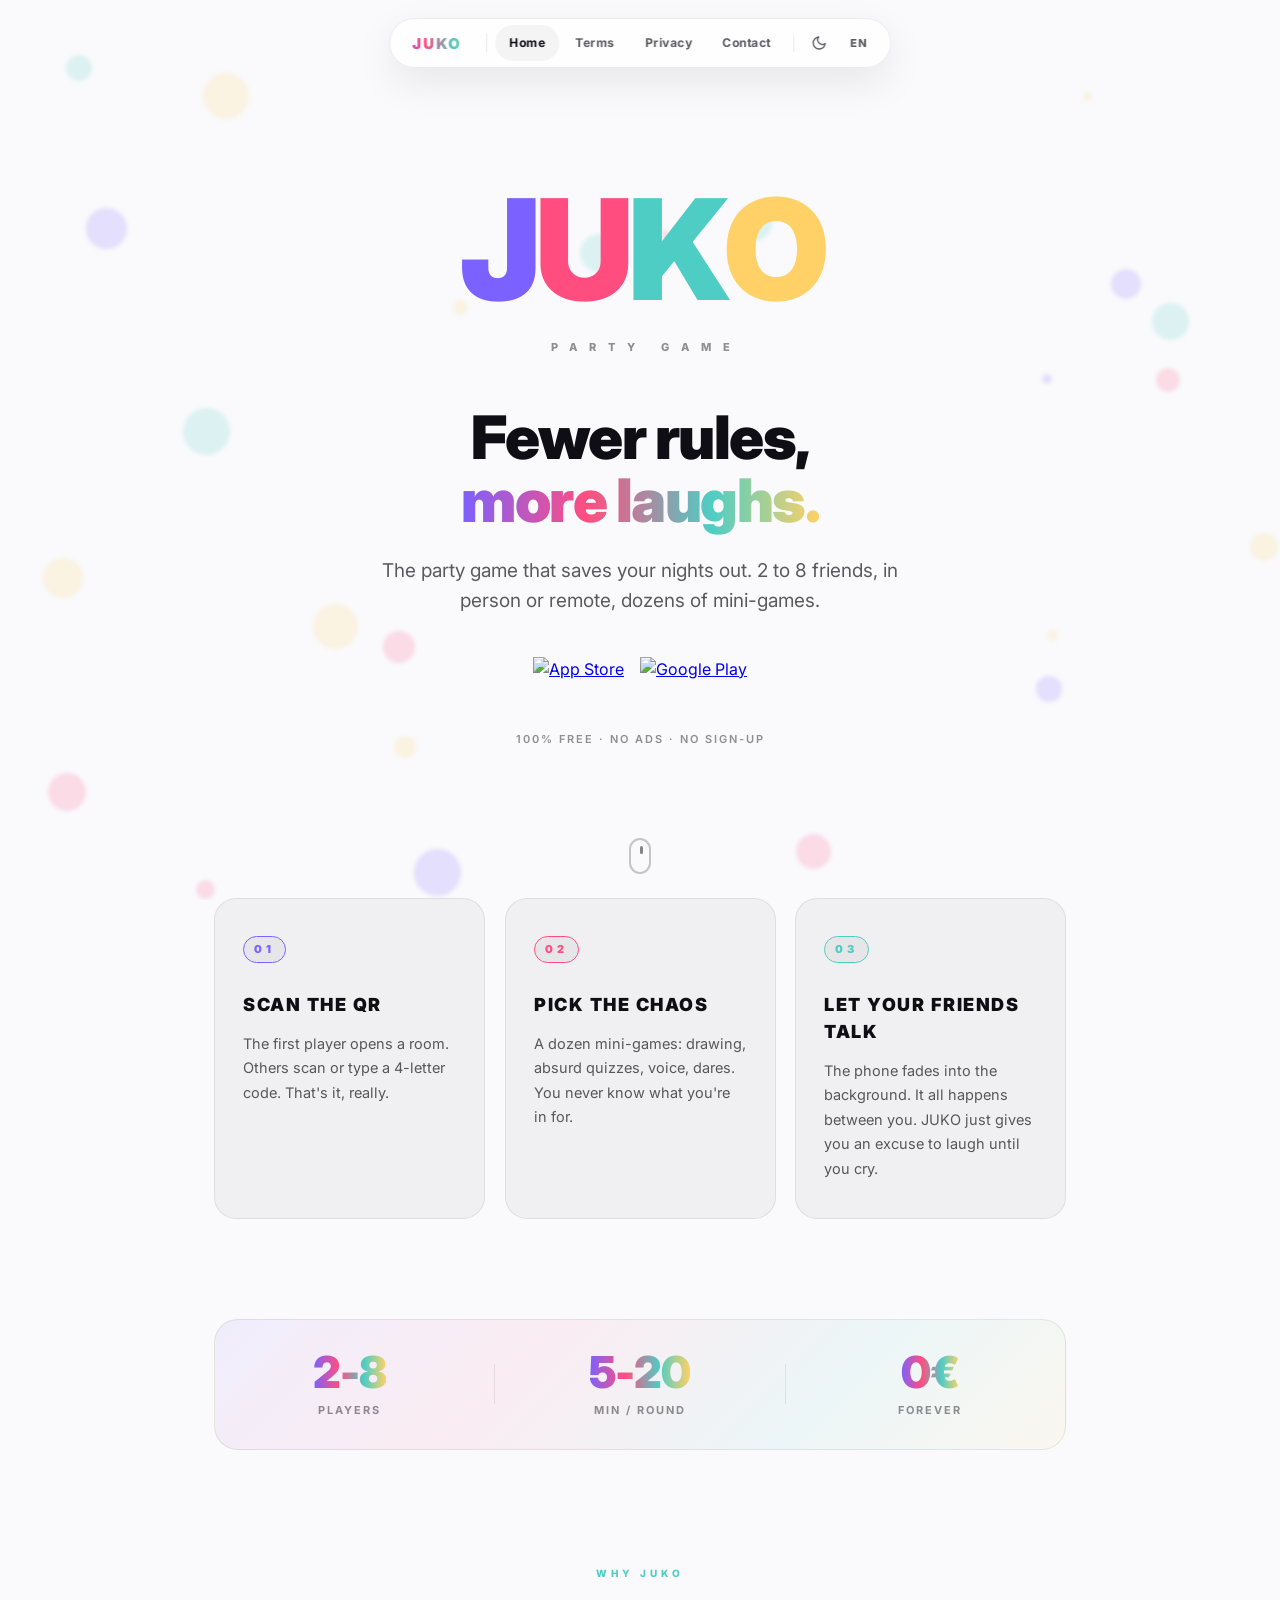
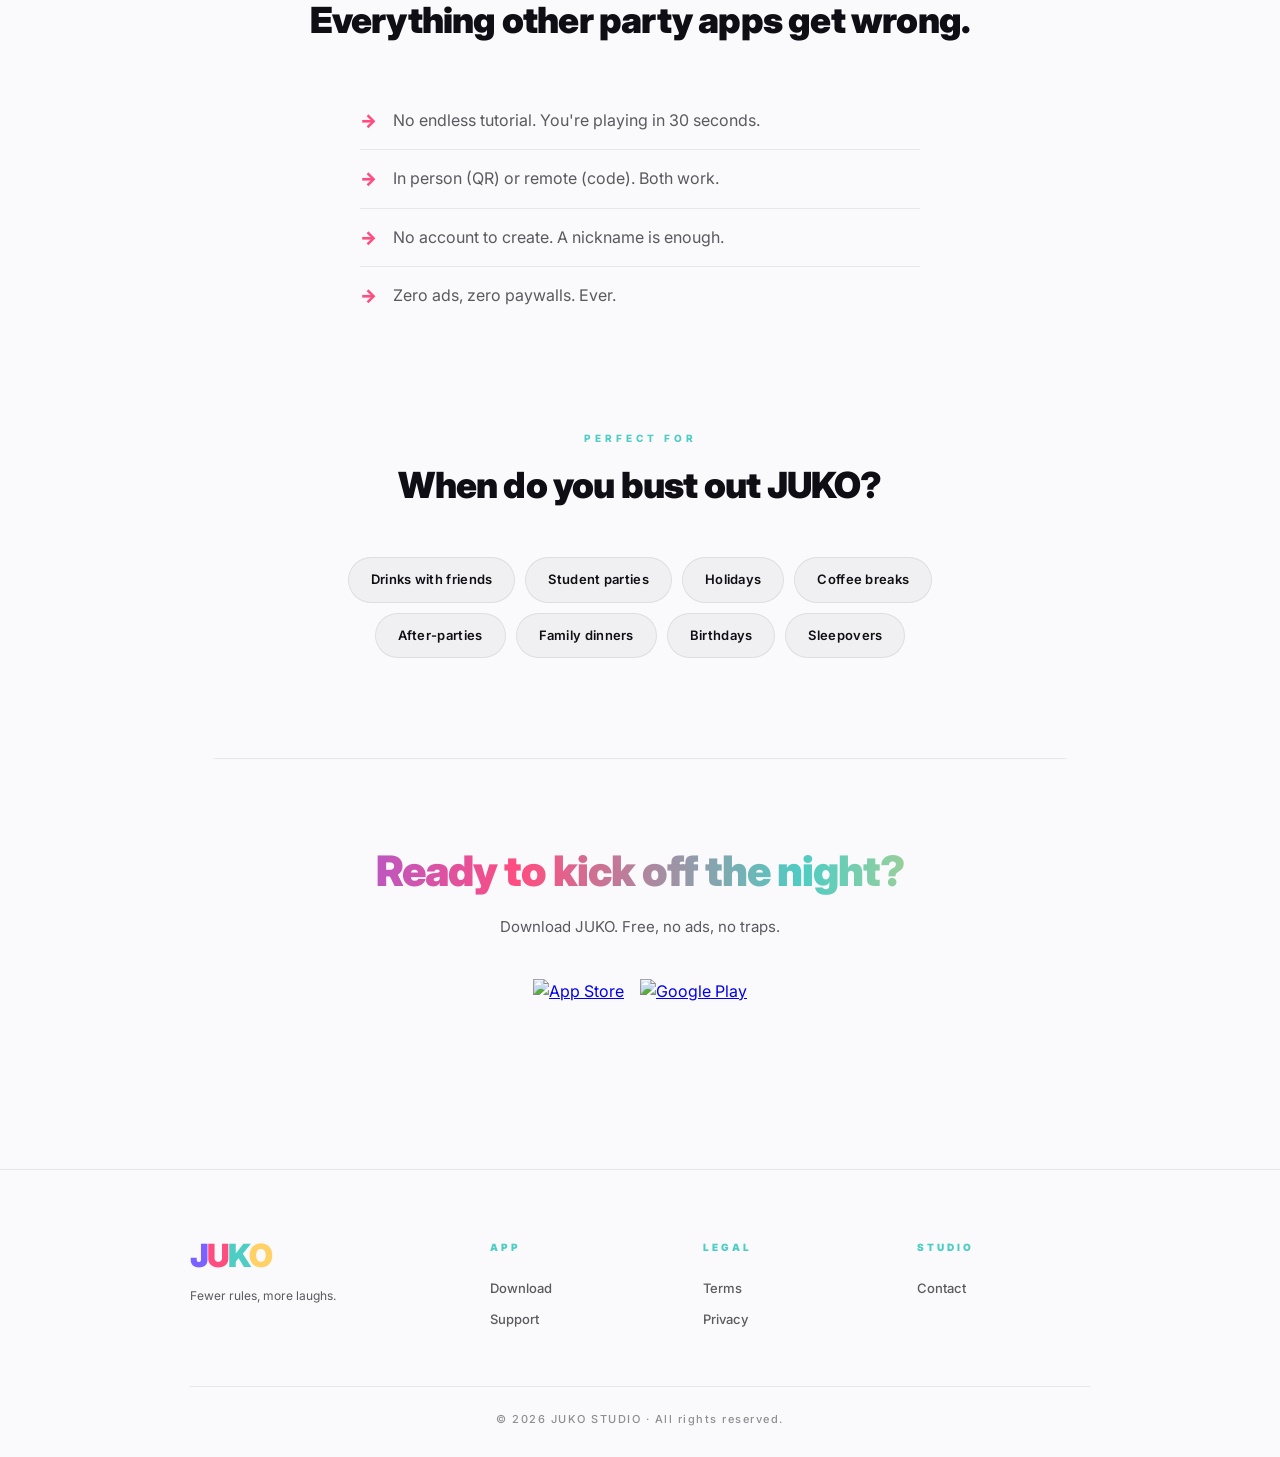
==== commit 2a641a9d: "fix: remove weekly games claim, hero alignment, contact card underline, email update" ====
--- a/index.html
+++ b/index.html
@@ -1,160 +1,222 @@
 <!DOCTYPE html>
 <html lang="fr">
     <head>
-        <!-- Meta -->
         <meta charset="UTF-8">
         <meta name="viewport" content="width=device-width, initial-scale=1.0">
-        <title>JUKO | Le Party Game entre potes</title>
-        <meta name="description" content="JUKO, le party game ultime pour animer tes soirées entre potes. Mini-jeux fun, multijoueur en local ou à distance. Disponible sur iOS et Android.">
-        <meta name="theme-color" content="#12121A">
-
-        <!-- Open Graph -->
-        <meta property="og:title" content="JUKO — Le Party Game entre potes">
-        <meta property="og:description" content="Réunis 2 à 8 potes, choisis ton mini-jeu, explose les barres de rire.">
+        <title>JUKO — Moins de règles, plus de rires</title>
+        <meta name="description" content="Le party game qui sauve tes soirées. 2 à 8 potes, sur place ou à distance, dizaines de mini-jeux. Gratuit sur iOS et Android.">
+        <meta name="theme-color" content="#FAFAFC">
+
+        <meta property="og:title" content="JUKO — Moins de règles, plus de rires">
+        <meta property="og:description" content="Le party game qui sauve tes soirées. 2 à 8 potes, dizaines de mini-jeux.">
         <meta property="og:image" content="favicon.png">
         <meta property="og:type" content="website">
 
-        <!-- CSS -->
+        <link rel="preconnect" href="https://fonts.googleapis.com">
+        <link rel="preconnect" href="https://fonts.gstatic.com" crossorigin>
+        <link href="https://fonts.googleapis.com/css2?family=Inter:wght@400;500;700;800;900&display=swap" rel="stylesheet">
+
         <link rel="stylesheet" href="style.css">
         <link rel="icon" type="image/png" href="favicon.png">
-
-        <!-- Google Fonts -->
-        <link href="https://fonts.googleapis.com/css2?family=Inter:wght@400;500;600;700;900&display=swap" rel="stylesheet">
     </head>
 
     <body>
-        <!-- Progress Bar -->
         <div id="progress-bar"></div>
-
-        <!-- Particles -->
         <div class="particles-container" id="particles-bg"></div>
 
-        <!-- Top Nav -->
-        <nav class="top-nav">
-            <a href="index.html" class="nav-logo">JUKO</a>
-            <div class="nav-links">
-                <a href="index.html" class="active">Accueil</a>
-                <a href="cgu.html">CGU</a>
-                <a href="privacy.html">Confidentialité</a>
-                <a href="contact.html">Contact</a>
+        <!-- FLOATING NAV -->
+        <nav class="floating-nav" id="topNav">
+            <div class="nav-pill">
+                <a href="index.html" class="nav-logo">JUKO</a>
+                <div class="nav-divider"></div>
+                <div class="nav-menu">
+                    <a href="index.html" class="active" data-i18n="nav.home">Accueil</a>
+                    <a href="cgu.html" data-i18n="nav.cgu">CGU</a>
+                    <a href="privacy.html" data-i18n="nav.privacy">Confidentialité</a>
+                    <a href="contact.html" data-i18n="nav.contact">Contact</a>
+                </div>
+                <div class="nav-divider"></div>
+                <div class="nav-tools">
+                    <button type="button" class="nav-btn theme-toggle" aria-label="Thème">
+                        <svg class="theme-icon icon-moon" viewBox="0 0 24 24" aria-hidden="true"><path d="M21 12.79A9 9 0 1 1 11.21 3 7 7 0 0 0 21 12.79z"/></svg>
+                        <svg class="theme-icon icon-sun" viewBox="0 0 24 24" aria-hidden="true"><circle cx="12" cy="12" r="4"/><line x1="12" y1="2" x2="12" y2="5"/><line x1="12" y1="19" x2="12" y2="22"/><line x1="4.93" y1="4.93" x2="7.05" y2="7.05"/><line x1="16.95" y1="16.95" x2="19.07" y2="19.07"/><line x1="2" y1="12" x2="5" y2="12"/><line x1="19" y1="12" x2="22" y2="12"/><line x1="4.93" y1="19.07" x2="7.05" y2="16.95"/><line x1="16.95" y1="7.05" x2="19.07" y2="4.93"/></svg>
+                    </button>
+                    <button type="button" class="nav-btn lang-btn lang-toggle" aria-label="Langue">
+                        <span>FR</span>
+                    </button>
+                </div>
             </div>
+            <button type="button" class="nav-burger" id="navBurger" aria-label="Menu" aria-expanded="false" aria-controls="mobileMenu">
+                <span></span><span></span><span></span>
+            </button>
         </nav>
 
-        <!-- Main Wrapper -->
+        <!-- MOBILE MENU -->
+        <div class="mobile-menu" id="mobileMenu">
+            <a href="index.html" class="active" data-i18n="nav.home">Accueil</a>
+            <a href="cgu.html" data-i18n="nav.cgu">CGU</a>
+            <a href="privacy.html" data-i18n="nav.privacy">Confidentialité</a>
+            <a href="contact.html" data-i18n="nav.contact">Contact</a>
+            <div class="mm-divider"></div>
+            <div class="mm-tools">
+                <button type="button" class="nav-btn theme-toggle" aria-label="Thème">
+                    <svg class="theme-icon icon-moon" viewBox="0 0 24 24" aria-hidden="true"><path d="M21 12.79A9 9 0 1 1 11.21 3 7 7 0 0 0 21 12.79z"/></svg>
+                    <svg class="theme-icon icon-sun" viewBox="0 0 24 24" aria-hidden="true"><circle cx="12" cy="12" r="4"/><line x1="12" y1="2" x2="12" y2="5"/><line x1="12" y1="19" x2="12" y2="22"/><line x1="4.93" y1="4.93" x2="7.05" y2="7.05"/><line x1="16.95" y1="16.95" x2="19.07" y2="19.07"/><line x1="2" y1="12" x2="5" y2="12"/><line x1="19" y1="12" x2="22" y2="12"/><line x1="4.93" y1="19.07" x2="7.05" y2="16.95"/><line x1="16.95" y1="7.05" x2="19.07" y2="4.93"/></svg>
+                </button>
+                <button type="button" class="nav-btn lang-btn lang-toggle" aria-label="Langue">
+                    <span>FR</span>
+                </button>
+            </div>
+        </div>
+
         <div class="main-wrapper">
-            <!-- Hero Logo -->
-            <header class="hero-logo">
-                <div class="logo-row">
-                    <span class="l-j">J</span>
-                    <span class="l-u">U</span>
-                    <span class="l-k">K</span>
-                    <span class="l-o">O</span>
-                </div>
-                <p class="party-game-tag">PARTY GAME</p>
+            <!-- HERO -->
+            <header class="hero hero-full">
+                <div class="hero-logo">
+                    <div class="logo-row">
+                        <span class="l-j">J</span>
+                        <span class="l-u">U</span>
+                        <span class="l-k">K</span>
+                        <span class="l-o">O</span>
+                    </div>
+                    <p class="party-game-tag">PARTY GAME</p>
+                </div>
+
+                <div class="hero-text reveal">
+                    <h1 class="hero-headline">
+                        <span data-i18n="hero.headline.l1">Moins de règles,</span><br>
+                        <span class="gradient-text" data-i18n="hero.headline.l2">plus de rires.</span>
+                    </h1>
+                    <p class="hero-sub" data-i18n="hero.sub">
+                        Le party game qui sauve tes soirées. 2 à 8 potes, sur place ou à distance, dizaines de mini-jeux.
+                    </p>
+
+                    <div class="store-buttons hero-stores">
+                        <a href="#" class="store-btn" aria-label="App Store">
+                            <img src="https://upload.wikimedia.org/wikipedia/commons/3/3c/Download_on_the_App_Store_Badge.svg" alt="App Store">
+                        </a>
+                        <a href="#" class="store-btn" aria-label="Google Play">
+                            <img src="https://upload.wikimedia.org/wikipedia/commons/7/78/Google_Play_Store_badge_EN.svg" alt="Google Play">
+                        </a>
+                    </div>
+
+                    <p class="hero-meta" data-i18n="hero.meta">100% gratuit · Sans pub · Sans inscription</p>
+                </div>
+
+                <div class="scroll-hint" aria-hidden="true"><span></span></div>
             </header>
 
-            <!-- Hero Tagline -->
-            <section class="hero-tagline">
-                <div class="version-tag">VERSION 1.0 • 2026</div>
-                <h1 class="hero-headline">
-                    Le party game<br>
-                    <span class="gradient-text">entre potes</span>
-                </h1>
-                <p class="hero-sub">
-                    Réunis 2 à 8 amis en local ou à distance, choisis un mini-jeu et explose les barres de rire.
-                </p>
-
-                <!-- Hero CTA Store Buttons -->
-                <div class="store-buttons hero-stores">
-                    <a href="#" class="store-btn" aria-label="Télécharger sur l'App Store">
-                        <img src="https://upload.wikimedia.org/wikipedia/commons/3/3c/Download_on_the_App_Store_Badge.svg" alt="App Store">
-                    </a>
-                    <a href="#" class="store-btn" aria-label="Disponible sur Google Play">
-                        <img src="https://upload.wikimedia.org/wikipedia/commons/7/78/Google_Play_Store_badge_EN.svg" alt="Google Play">
-                    </a>
-                </div>
-            </section>
-
-            <!-- Content Center -->
             <main class="content-center">
-                <!-- 3 Feature Cards -->
+                <!-- 3 FEATURE CARDS -->
                 <section class="features-grid">
-                    <article class="feature-card card-purple">
+                    <article class="feature-card card-purple reveal">
                         <div class="feature-number">01</div>
-                        <div class="feature-icon">🎯</div>
-                        <h3>CRÉE TON SALON</h3>
-                        <p>Lance une partie en 3 secondes. Tes amis te rejoignent en scannant un QR Code sur place, ou en tapant ton code de salon à distance.</p>
+                        <h3 data-i18n="card1.title">SCANNE LE QR</h3>
+                        <p data-i18n="card1.text">Le premier joueur ouvre un salon. Les autres scannent ou tapent un code à 4 lettres. C'est tout, vraiment.</p>
                     </article>
-
-                    <article class="feature-card card-pink">
+                    <article class="feature-card card-pink reveal">
                         <div class="feature-number">02</div>
-                        <div class="feature-icon">🎲</div>
-                        <h3>CHOISIS TON MINI-JEU</h3>
-                        <p>Une collection de mini-jeux fun, créatifs, parfois absurdes. Chaque partie est différente, tu ne sais jamais sur quoi tu vas tomber.</p>
+                        <h3 data-i18n="card2.title">CHOISIS LE CHAOS</h3>
+                        <p data-i18n="card2.text">Une dizaine de mini-jeux : dessin, quiz absurdes, voix, défis. Tu ne sais jamais sur quoi tu vas tomber.</p>
                     </article>
-
-                    <article class="feature-card card-teal">
+                    <article class="feature-card card-teal reveal">
                         <div class="feature-number">03</div>
-                        <div class="feature-icon">🚀</div>
-                        <h3>JOUE EN 30 SECONDES</h3>
-                        <p>Pas de tuto interminable. Parties rapides de 5 à 20 min, interface ultra simple. Ton apéro est sauvé.</p>
+                        <h3 data-i18n="card3.title">LAISSE PARLER LES POTES</h3>
+                        <p data-i18n="card3.text">Le téléphone disparaît. Tout se passe entre vous. JUKO sert juste de prétexte pour rire à en pleurer.</p>
                     </article>
                 </section>
 
-                <!-- Pitch Section -->
-                <section class="pitch-block">
-                    <h2 class="block-title">Pourquoi JUKO ?</h2>
+                <!-- STATS -->
+                <section class="stats-block reveal">
+                    <div class="stat">
+                        <span class="stat-value">2-8</span>
+                        <span class="stat-label" data-i18n="stats.players">joueurs</span>
+                    </div>
+                    <div class="stat-divider"></div>
+                    <div class="stat">
+                        <span class="stat-value">5-20</span>
+                        <span class="stat-label" data-i18n="stats.duration">min / partie</span>
+                    </div>
+                    <div class="stat-divider"></div>
+                    <div class="stat">
+                        <span class="stat-value">0€</span>
+                        <span class="stat-label" data-i18n="stats.price">à vie</span>
+                    </div>
+                </section>
+
+                <!-- WHY -->
+                <section class="pitch-block reveal">
+                    <span class="block-label" data-i18n="why.label">POURQUOI JUKO</span>
+                    <h2 class="block-title" data-i18n="why.title">Tout ce que les autres apps font de travers.</h2>
                     <ul class="pitch-list">
-                        <li><span class="bullet">→</span> Pas besoin de matériel, juste vos téléphones</li>
-                        <li><span class="bullet">→</span> 2 à 8 joueurs, local (Wi-Fi) ou à distance</li>
-                        <li><span class="bullet">→</span> Nouveaux mini-jeux ajoutés régulièrement</li>
-                        <li><span class="bullet">→</span> Gratuit, sans pub intrusive</li>
-                        <li><span class="bullet">→</span> Interface qui claque, design ultra fun</li>
+                        <li><span class="bullet">→</span><span data-i18n="why.i1">Pas de tuto interminable. Tu joues en 30 secondes.</span></li>
+                        <li><span class="bullet">→</span><span data-i18n="why.i2">Sur place (QR) ou à distance (code). Les deux marchent.</span></li>
+                        <li><span class="bullet">→</span><span data-i18n="why.i3">Pas de compte à créer. Un pseudo, c'est suffisant.</span></li>
+                        <li><span class="bullet">→</span><span data-i18n="why.i4">Aucune pub, aucun paywall. Jamais.</span></li>
                     </ul>
                 </section>
 
-                <!-- Use Cases -->
-                <section class="pitch-block">
-                    <h2 class="block-title">Pour quoi ?</h2>
+                <!-- USE CASES -->
+                <section class="pitch-block reveal">
+                    <span class="block-label" data-i18n="uc.label">PARFAIT POUR</span>
+                    <h2 class="block-title" data-i18n="uc.title">Quand tu sors JUKO ?</h2>
                     <div class="usecases-grid">
-                        <span class="usecase-chip">Apéros entre amis</span>
-                        <span class="usecase-chip">Soirées étudiantes</span>
-                        <span class="usecase-chip">Vacances à plusieurs</span>
-                        <span class="usecase-chip">Pauses au taf</span>
-                        <span class="usecase-chip">Retours de soirée</span>
-                        <span class="usecase-chip">Diners de famille</span>
-                    </div>
-                </section>
-
-                <!-- Final CTA -->
-                <section class="final-cta">
-                    <h2 class="cta-title">Prêt à animer ta prochaine soirée ?</h2>
-                    <p class="cta-sub">Télécharge JUKO maintenant, c'est gratuit.</p>
+                        <span class="usecase-chip" data-i18n="uc.c1">Apéro entre potes</span>
+                        <span class="usecase-chip" data-i18n="uc.c2">Soirée étudiante</span>
+                        <span class="usecase-chip" data-i18n="uc.c3">Vacances</span>
+                        <span class="usecase-chip" data-i18n="uc.c4">Pause au taf</span>
+                        <span class="usecase-chip" data-i18n="uc.c5">Retour de soirée</span>
+                        <span class="usecase-chip" data-i18n="uc.c6">Diner de famille</span>
+                        <span class="usecase-chip" data-i18n="uc.c7">Anniversaire</span>
+                        <span class="usecase-chip" data-i18n="uc.c8">Soirée pyjama</span>
+                    </div>
+                </section>
+
+                <!-- FINAL CTA -->
+                <section class="final-cta reveal" id="download">
+                    <h2 class="cta-title" data-i18n="cta.title">On lance la soirée ?</h2>
+                    <p class="cta-sub" data-i18n="cta.sub">Télécharge JUKO. Gratuit, sans pub, sans pièges.</p>
                     <div class="store-buttons">
-                        <a href="#" class="store-btn" aria-label="Télécharger sur l'App Store">
-                            <img src="https://upload.wikimedia.org/wikipedia/commons/3/3c/Download_on_the_App_Store_Badge.svg" alt="App Store">
-                        </a>
-                        <a href="#" class="store-btn" aria-label="Disponible sur Google Play">
-                            <img src="https://upload.wikimedia.org/wikipedia/commons/7/78/Google_Play_Store_badge_EN.svg" alt="Google Play">
+                        <a href="#" class="store-btn" aria-label="App Store">
+                            <img src="https://upload.wikimedia.org/wikipedia/commons/3/3c/Download_on_the_App_Store_Badge.svg" alt="App Store" loading="lazy">
+                        </a>
+                        <a href="#" class="store-btn" aria-label="Google Play">
+                            <img src="https://upload.wikimedia.org/wikipedia/commons/7/78/Google_Play_Store_badge_EN.svg" alt="Google Play" loading="lazy">
                         </a>
                     </div>
                 </section>
             </main>
 
-            <!-- Footer -->
+            <!-- FOOTER -->
             <footer class="site-footer">
-                <div class="footer-links">
-                    <a href="index.html">Accueil</a>
-                    <a href="cgu.html">CGU</a>
-                    <a href="privacy.html">Politique de confidentialité</a>
-                    <a href="contact.html">Contact</a>
-                </div>
-                <p>© 2026 JUKO STUDIO. TOUS DROITS RÉSERVÉS.</p>
-                <p class="slogan-footer">MOINS DE RÈGLES, PLUS DE RIRES.</p>
+                <div class="footer-grid">
+                    <div class="footer-brand">
+                        <div class="footer-logo">
+                            <span class="l-j">J</span><span class="l-u">U</span><span class="l-k">K</span><span class="l-o">O</span>
+                        </div>
+                        <p class="footer-tag" data-i18n="footer.tag">Moins de règles, plus de rires.</p>
+                    </div>
+                    <div class="footer-col">
+                        <h4 data-i18n="footer.col.app">App</h4>
+                        <a href="#download" data-i18n="footer.app.download">Télécharger</a>
+                        <a href="contact.html" data-i18n="footer.app.support">Support</a>
+                    </div>
+                    <div class="footer-col">
+                        <h4 data-i18n="footer.col.legal">Légal</h4>
+                        <a href="cgu.html" data-i18n="footer.legal.cgu">CGU</a>
+                        <a href="privacy.html" data-i18n="footer.legal.privacy">Confidentialité</a>
+                    </div>
+                    <div class="footer-col">
+                        <h4 data-i18n="footer.col.studio">Studio</h4>
+                        <a href="mailto:juko.party@gmail.com" data-i18n="footer.studio.contact">Contact</a>
+                    </div>
+                </div>
+                <div class="footer-bottom">
+                    <p data-i18n="footer.copyright">© 2026 JUKO STUDIO · Tous droits réservés.</p>
+                </div>
             </footer>
         </div>
 
-        <!-- Script -->
         <script src="script.js"></script>
     </body>
 </html>
--- a/style.css
+++ b/style.css
@@ -1,83 +1,404 @@
-/* --- COLORS --- */
+/* ==================================================
+   JUKO LANDING — Styles
+   ================================================== */
+
+/* --- DESIGN TOKENS --- */
 :root {
+    /* Brand JUKO (immuable, ordre des lettres J-U-K-O) */
     --p-purple: #7B61FF;
     --p-pink: #FF4D80;
     --p-teal: #4ECDC4;
     --p-yellow: #FFD166;
-    --bg-dark: #12121A;
+
+    /* Dégradés JUKO unifiés (toujours dans l'ordre J-U-K-O) */
+    --gradient-juko: linear-gradient(90deg, var(--p-purple) 0%, var(--p-pink) 35%, var(--p-teal) 70%, var(--p-yellow) 100%);
+    --gradient-juko-diag: linear-gradient(135deg, var(--p-purple) 0%, var(--p-pink) 35%, var(--p-teal) 70%, var(--p-yellow) 100%);
+    --gradient-juko-soft: linear-gradient(135deg, rgba(123, 97, 255, 0.08) 0%, rgba(255, 77, 128, 0.08) 35%, rgba(78, 205, 196, 0.08) 70%, rgba(255, 209, 102, 0.08) 100%);
+
+    /* Light theme (défaut) */
+    --bg: #FAFAFC;
+    --bg-elev: rgba(14, 14, 20, 0.04);
+    --bg-nav: rgba(255, 255, 255, 0.78);
+    --border-soft: rgba(14, 14, 20, 0.08);
+    --border-strong: rgba(14, 14, 20, 0.16);
+    --text-primary: #0E0E14;
+    --text-soft: rgba(14, 14, 20, 0.68);
+    --text-mute: rgba(14, 14, 20, 0.45);
+    --shadow-nav: 0 14px 40px rgba(14, 14, 20, 0.08);
+    --shadow-card: 0 4px 20px rgba(14, 14, 20, 0.05);
+
+    /* Layout */
+    --nav-top: 18px;
+    --max-content: 900px;
+    --ease: cubic-bezier(0.2, 0, 0.2, 1);
+}
+
+/* --- DARK THEME --- */
+:root[data-theme="dark"] {
+    --bg: #0E0E14;
+    --bg-elev: rgba(255, 255, 255, 0.03);
+    --bg-nav: rgba(20, 20, 28, 0.7);
+    --border-soft: rgba(255, 255, 255, 0.06);
+    --border-strong: rgba(255, 255, 255, 0.14);
+    --text-primary: #ffffff;
+    --text-soft: rgba(255, 255, 255, 0.65);
+    --text-mute: rgba(255, 255, 255, 0.4);
+    --shadow-nav: 0 14px 40px rgba(0, 0, 0, 0.4);
+    --shadow-card: 0 4px 20px rgba(0, 0, 0, 0.2);
 }
 
 /* --- RESET --- */
-* { 
-    box-sizing: border-box; 
-    margin: 0; 
-    padding: 0; 
+*, *::before, *::after {
+    box-sizing: border-box;
+    margin: 0;
+    padding: 0;
     -webkit-user-select: none;
     -moz-user-select: none;
     -ms-user-select: none;
     user-select: none;
     -webkit-touch-callout: none;
-}
-
-/* --- SCROLLBAR --- */
-html, body {
-    scrollbar-width: none; 
-    -ms-overflow-style: none; 
-}
-body::-webkit-scrollbar {
-    display: none;
-}
-
-/* --- BODY --- */
+    -webkit-tap-highlight-color: transparent;
+}
+
+html {
+    scroll-behavior: smooth;
+    -webkit-text-size-adjust: 100%;
+    text-size-adjust: 100%;
+}
+
 body {
-    background-color: var(--bg-dark);
-    color: white;
-    font-family: 'Inter', sans-serif;
+    background-color: var(--bg);
+    color: var(--text-primary);
+    font-family: 'Inter', -apple-system, BlinkMacSystemFont, sans-serif;
     overflow-x: hidden;
     text-align: center;
     -webkit-font-smoothing: antialiased;
-}
-
-/* --- BACKGROUND --- */
+    -moz-osx-font-smoothing: grayscale;
+    line-height: 1.5;
+    transition: background-color 0.4s var(--ease), color 0.4s var(--ease);
+}
+
+html, body { scrollbar-width: none; }
+body::-webkit-scrollbar { display: none; }
+
+/* --- BACKGROUND PARTICLES --- */
 .particles-container {
     position: fixed;
     inset: 0;
     z-index: -1;
-}
-
-/* --- PARTICLES --- */
+    pointer-events: none;
+    overflow: hidden;
+}
+
 .particle {
     position: absolute;
     border-radius: 50%;
-    opacity: 0.12;
+    opacity: 0.10;
+    filter: blur(1px);
+    will-change: transform;
+}
+
+:root[data-theme="light"] .particle {
+    opacity: 0.18;
+    filter: blur(2px);
+}
+
+/* --- PROGRESS BAR --- */
+#progress-bar {
+    position: fixed;
+    top: 0;
+    left: 0;
+    height: 2px;
+    background: var(--gradient-juko);
+    z-index: 1000;
+    width: 0;
+    transition: width 0.1s linear;
+}
+
+/* ==================================================
+   NAV FLOTTANTE CENTRÉE (Pill)
+   ================================================== */
+.floating-nav {
+    position: fixed;
+    top: var(--nav-top);
+    left: 50%;
+    transform: translateX(-50%);
+    z-index: 100;
+    display: flex;
+    align-items: center;
+    gap: 12px;
+    transition: top 0.3s var(--ease), transform 0.3s var(--ease);
+}
+
+.floating-nav.nav-hidden {
+    transform: translate(-50%, -120%);
+}
+
+.nav-pill {
+    display: flex;
+    align-items: center;
+    gap: 4px;
+    padding: 6px;
+    background: var(--bg-nav);
+    -webkit-backdrop-filter: blur(20px) saturate(180%);
+    backdrop-filter: blur(20px) saturate(180%);
+    border: 1px solid var(--border-soft);
+    border-radius: 999px;
+    box-shadow: var(--shadow-nav);
+}
+
+.nav-logo {
+    color: var(--text-primary);
+    text-decoration: none;
+    font-weight: 900;
+    font-size: 15px;
+    letter-spacing: 2px;
+    padding: 8px 16px;
+    background: var(--gradient-juko);
+    -webkit-background-clip: text;
+    background-clip: text;
+    -webkit-text-fill-color: transparent;
+    line-height: 1;
+}
+
+.nav-menu {
+    display: flex;
+    align-items: center;
+    gap: 2px;
+}
+
+.nav-menu a {
+    color: var(--text-soft);
+    text-decoration: none;
+    font-size: 12px;
+    font-weight: 700;
+    letter-spacing: 0.5px;
+    padding: 9px 14px;
+    border-radius: 999px;
+    transition: color 0.2s var(--ease), background 0.2s var(--ease);
+}
+
+.nav-menu a:hover {
+    color: var(--text-primary);
+    background: var(--bg-elev);
+}
+
+.nav-menu a.active {
+    color: var(--text-primary);
+    background: var(--bg-elev);
+}
+
+.nav-divider {
+    width: 1px;
+    height: 18px;
+    background: var(--border-soft);
+    margin: 0 4px;
+}
+
+.nav-tools {
+    display: flex;
+    align-items: center;
+    gap: 2px;
+    padding-right: 4px;
+}
+
+.nav-btn {
+    display: inline-flex;
+    align-items: center;
+    justify-content: center;
+    width: 34px;
+    height: 34px;
+    border-radius: 999px;
+    background: transparent;
+    border: none;
+    cursor: pointer;
+    color: var(--text-soft);
+    transition: color 0.2s var(--ease), background 0.2s var(--ease), transform 0.2s var(--ease);
+    font-family: inherit;
+}
+
+.nav-btn:hover {
+    color: var(--text-primary);
+    background: var(--bg-elev);
+}
+
+.theme-icon {
+    width: 16px;
+    height: 16px;
+    display: none;
+    stroke: currentColor;
+    fill: none;
+    stroke-width: 2;
+    stroke-linecap: round;
+    stroke-linejoin: round;
+}
+
+:root[data-theme="light"] .theme-icon.icon-moon,
+:root:not([data-theme="dark"]) .theme-icon.icon-moon {
+    display: block;
+}
+
+:root[data-theme="dark"] .theme-icon.icon-sun {
+    display: block;
+}
+
+:root[data-theme="dark"] .theme-icon.icon-moon,
+:root[data-theme="light"] .theme-icon.icon-sun {
+    display: none;
+}
+
+.lang-btn {
+    width: auto;
+    padding: 0 12px;
+    font-size: 11px;
+    font-weight: 800;
+    letter-spacing: 1.5px;
+}
+
+/* --- HAMBURGER (mobile) --- */
+.nav-burger {
+    display: none;
+    width: 38px;
+    height: 38px;
+    background: var(--bg-nav);
+    -webkit-backdrop-filter: blur(20px) saturate(180%);
+    backdrop-filter: blur(20px) saturate(180%);
+    border: 1px solid var(--border-soft);
+    border-radius: 999px;
+    box-shadow: var(--shadow-nav);
+    cursor: pointer;
+    position: relative;
+    padding: 0;
+    z-index: 110;
+}
+
+.nav-burger span {
+    position: absolute;
+    left: 10px;
+    right: 10px;
+    height: 2px;
+    background: var(--text-primary);
+    border-radius: 2px;
+    transition: transform 0.35s var(--ease), opacity 0.2s var(--ease), top 0.35s var(--ease);
+    will-change: transform;
+}
+
+.nav-burger span:nth-child(1) { top: 12px; }
+.nav-burger span:nth-child(2) { top: 18px; }
+.nav-burger span:nth-child(3) { top: 24px; }
+
+.nav-burger.open span:nth-child(1) {
+    top: 18px;
+    transform: rotate(45deg);
+}
+.nav-burger.open span:nth-child(2) { opacity: 0; }
+.nav-burger.open span:nth-child(3) {
+    top: 18px;
+    transform: rotate(-45deg);
+}
+
+/* --- MOBILE DROPDOWN --- */
+.mobile-menu {
+    position: fixed;
+    top: calc(var(--nav-top) + 50px);
+    left: 50%;
+    transform: translate(-50%, -10px);
+    z-index: 99;
+    background: var(--bg-nav);
+    -webkit-backdrop-filter: blur(24px) saturate(180%);
+    backdrop-filter: blur(24px) saturate(180%);
+    border: 1px solid var(--border-soft);
+    border-radius: 24px;
+    box-shadow: var(--shadow-nav);
+    padding: 14px;
+    min-width: 260px;
+    opacity: 0;
+    visibility: hidden;
     pointer-events: none;
-}
-
-/* --- LOGO JUKO --- */
-.hero-logo {
+    transition: opacity 0.25s var(--ease), transform 0.25s var(--ease), visibility 0s 0.25s;
+}
+
+.mobile-menu.open {
+    opacity: 1;
+    visibility: visible;
+    pointer-events: auto;
+    transform: translate(-50%, 0);
+    transition: opacity 0.25s var(--ease), transform 0.25s var(--ease), visibility 0s 0s;
+}
+
+.mobile-menu a {
+    display: block;
+    color: var(--text-soft);
+    text-decoration: none;
+    font-size: 13px;
+    font-weight: 700;
+    letter-spacing: 1px;
+    padding: 11px 16px;
+    border-radius: 999px;
+    transition: color 0.2s var(--ease), background 0.2s var(--ease);
+}
+
+.mobile-menu a:hover,
+.mobile-menu a.active {
+    color: var(--text-primary);
+    background: var(--bg-elev);
+}
+
+.mobile-menu .mm-divider {
+    height: 1px;
+    background: var(--border-soft);
+    margin: 8px 12px;
+}
+
+.mobile-menu .mm-tools {
+    display: flex;
+    justify-content: center;
+    gap: 6px;
+    padding: 6px 0 2px;
+}
+
+/* ==================================================
+   HERO
+   ================================================== */
+.main-wrapper {
+    padding-top: calc(var(--nav-top) + 70px);
+}
+
+.hero {
     display: flex;
     flex-direction: column;
     align-items: center;
-    padding: 120px 20px 60px;
+    justify-content: center;
+    padding: 40px 24px 100px;
+    position: relative;
+}
+
+.hero-full {
+    min-height: calc(100vh - 90px);
+}
+
+.hero-logo {
+    display: flex;
+    flex-direction: column;
+    align-items: center;
+    margin-bottom: 50px;
 }
 
 .logo-row {
     display: flex;
-    font-size: clamp(80px, 15vw, 130px);
+    font-size: clamp(72px, 14vw, 140px);
     font-weight: 900;
     letter-spacing: -6px;
     line-height: 1;
 }
 
-/* --- LOGO COLORS --- */
 .l-j { color: var(--p-purple); }
 .l-u { color: var(--p-pink); }
 .l-k { color: var(--p-teal); }
 .l-o { color: var(--p-yellow); }
 
-/* --- LOGO TAG --- */
 .party-game-tag {
-    color: rgba(255, 255, 255, 0.3);
+    color: var(--text-mute);
     font-size: 11px;
     font-weight: 800;
     letter-spacing: 12px;
@@ -86,355 +407,346 @@
     margin-left: 12px;
 }
 
-/* --- CONTENT --- */
-.content-center {
-    max-width: 800px;
-    margin: 0 auto;
-    padding: 0 40px 120px;
-}
-
-/* --- VERSION TAG --- */
-.version-tag {
-    font-size: 10px;
-    font-weight: 800;
-    color: var(--p-purple);
-    letter-spacing: 3px;
-    margin-bottom: 25px;
-    opacity: 0.8;
-}
-
-/* --- TITLE --- */
-h1 {
-    font-size: clamp(24px, 5vw, 38px); 
-    font-weight: 800;
-    margin-bottom: 60px; 
-    letter-spacing: -0.5px;
-    color: #FFFFFF;
-    position: relative;
-    display: block;
-    text-align: center;
-    text-transform: none; 
-}
-
-/* --- TITLE UNDERLINE --- */
-h1::after {
-    content: "";
-    display: block;
-    width: 40px;
-    height: 3px;
-    background: linear-gradient(90deg, var(--p-purple), var(--p-pink));
-    margin: 15px auto 0; 
-    border-radius: 10px;
-    opacity: 0.8;
-}
-
-/* --- CGU SECTIONS --- */
-.cgu-sections section {
-    margin-bottom: 90px;
-}
-
-/* --- CGU SECTIONS H2 --- */
-.cgu-sections h2 {
-    color: var(--p-teal);
-    font-size: 13px;
-    letter-spacing: 4px;
-    margin-bottom: 25px;
-    font-weight: 900;
-    text-align: center; 
-}
-
-/* --- CGU SECTIONS H2 SPAN --- */
-.cgu-sections h2 span {
-    color: var(--p-pink);
-    margin-right: 12px;
-}
-
-/* --- CGU SECTIONS P --- */
-.cgu-sections p {
-    font-size: clamp(18px, 2.2vw, 21px);
-    color: rgba(255, 255, 255, 0.8);
-    font-weight: 400;
-    line-height: 1.8;
-    max-width: 750px;
-    margin: 0 auto;
-    text-align: justify;
-    text-justify: inter-word;
-    hyphens: auto;
-}
-
-/* --- STORE BUTTONS --- */
-.store-buttons {
-    display: flex;
-    justify-content: center;
-    gap: 25px;
-    margin-top: 80px;
-    flex-wrap: wrap;
-}
-
-/* --- STORE BUTTONS --- */
-.store-btn {
-    height: 52px;
-    transition: transform 0.2s cubic-bezier(0.2, 0, 0.2, 1);
-}
-
-/* --- STORE BUTTONS IMG --- */
-.store-btn img { height: 100%; }
-
-/* --- STORE BUTTONS HOVER --- */
-.store-btn:hover { transform: scale(1.05); }
-
-/* --- FOOTER --- */
-.site-footer {
-    padding: 80px 20px;
-    border-top: 1px solid rgba(255,255,255,0.03);
-}
-
-/* --- FOOTER P --- */
-.site-footer p {
-    font-size: 10px;
-    font-weight: 800;
-    letter-spacing: 2px;
-    opacity: 0.3;
-}
-
-/* --- FOOTER SLOGAN --- */
-.slogan-footer {
-    margin-top: 12px;
-    color: var(--p-pink) !important;
-    opacity: 0.6 !important;
-}
-
-/* --- PROGRESS BAR --- */
-#progress-bar {
-    position: fixed; top: 0; left: 0; height: 2px;
-    background: linear-gradient(90deg, var(--p-purple), var(--p-pink));
-    z-index: 1000; width: 0%;
-}
-
-/* --- MEDIA QUERIES --- */
-@media (max-width: 600px) {
-    .content-center { padding: 0 25px 80px; }
-    .hero-logo { padding-top: 80px; }
-    .cgu-sections section { margin-bottom: 60px; }
-}
-
-/* ==================================================
-   NOUVEAUX COMPOSANTS (Landing v2)
-   ================================================== */
-
-/* --- TOP NAV --- */
-.top-nav {
-    position: fixed;
-    top: 0;
-    left: 0;
-    right: 0;
-    z-index: 100;
-    display: flex;
-    justify-content: space-between;
-    align-items: center;
-    padding: 18px 32px;
-    background: rgba(18, 18, 26, 0.7);
-    -webkit-backdrop-filter: blur(20px);
-    backdrop-filter: blur(20px);
-    border-bottom: 1px solid rgba(255, 255, 255, 0.05);
-}
-
-.nav-logo {
-    color: #fff;
-    text-decoration: none;
-    font-weight: 900;
-    font-size: 18px;
-    letter-spacing: 3px;
-    background: linear-gradient(90deg, var(--p-purple), var(--p-pink), var(--p-teal));
+.hero-text {
+    max-width: 720px;
+}
+
+.hero-headline {
+    font-size: clamp(32px, 6.5vw, 60px);
+    font-weight: 900;
+    line-height: 1.05;
+    letter-spacing: -1.5px;
+    margin-bottom: 24px;
+    color: var(--text-primary);
+}
+
+.gradient-text {
+    background: var(--gradient-juko);
     -webkit-background-clip: text;
     background-clip: text;
     -webkit-text-fill-color: transparent;
 }
 
-.nav-links {
-    display: flex;
-    gap: 28px;
-}
-
-.nav-links a {
-    color: rgba(255, 255, 255, 0.5);
+.hero-sub {
+    font-size: clamp(15px, 2.2vw, 19px);
+    color: var(--text-soft);
+    max-width: 560px;
+    margin: 0 auto 40px;
+    line-height: 1.6;
+}
+
+.hero-meta {
+    margin-top: 24px;
+    font-size: 11px;
+    letter-spacing: 2px;
+    color: var(--text-mute);
+    text-transform: uppercase;
+    font-weight: 600;
+}
+
+/* Page hero (CGU, Privacy, Contact) */
+.page-hero {
+    padding: 30px 24px 60px;
+    text-align: center;
+    max-width: 720px;
+    margin: 0 auto;
+}
+
+.page-hero-tag {
+    display: inline-block;
+    font-size: 10px;
+    font-weight: 800;
+    letter-spacing: 4px;
+    color: var(--p-purple);
+    padding: 6px 14px;
+    border-radius: 999px;
+    background: var(--bg-elev);
+    border: 1px solid var(--border-soft);
+    margin-bottom: 28px;
+    text-transform: uppercase;
+}
+
+.page-hero h1 {
+    font-size: clamp(32px, 6vw, 54px);
+    font-weight: 900;
+    line-height: 1.05;
+    letter-spacing: -1.5px;
+    margin-bottom: 20px;
+    color: var(--text-primary);
+}
+
+.page-hero h1::after { display: none; }
+
+.page-hero-sub {
+    font-size: clamp(15px, 2vw, 17px);
+    color: var(--text-soft);
+    line-height: 1.7;
+    max-width: 560px;
+    margin: 0 auto;
+}
+
+/* --- STORE BUTTONS --- */
+.store-buttons {
+    display: flex;
+    justify-content: center;
+    gap: 16px;
+    flex-wrap: wrap;
+}
+
+.store-btn {
+    height: 50px;
+    transition: transform 0.2s var(--ease);
+    display: inline-block;
+}
+
+.store-btn img {
+    height: 100%;
+    display: block;
+    pointer-events: none;
+}
+
+.store-btn:hover {
+    transform: scale(1.05) translateY(-2px);
+}
+
+/* --- SCROLL HINT --- */
+.scroll-hint {
+    position: absolute;
+    bottom: 24px;
+    left: 50%;
+    transform: translateX(-50%);
+    width: 22px;
+    height: 36px;
+    border: 2px solid var(--text-mute);
+    border-radius: 14px;
+    opacity: 0.5;
+}
+
+.scroll-hint span {
+    position: absolute;
+    top: 6px;
+    left: 50%;
+    width: 3px;
+    height: 8px;
+    background: var(--text-primary);
+    border-radius: 2px;
+    animation: scrollDot 1.8s var(--ease) infinite;
+    will-change: transform, opacity;
+}
+
+@keyframes scrollDot {
+    0% { opacity: 1; transform: translate(-50%, 0); }
+    100% { opacity: 0; transform: translate(-50%, 16px); }
+}
+
+/* ==================================================
+   CONTENT
+   ================================================== */
+.content-center {
+    max-width: var(--max-content);
+    margin: 0 auto;
+    padding: 0 24px 80px;
+}
+
+/* --- FEATURE CARDS --- */
+.features-grid {
+    display: grid;
+    grid-template-columns: repeat(auto-fit, minmax(260px, 1fr));
+    gap: 20px;
+    margin-bottom: 100px;
+}
+
+.feature-card {
+    position: relative;
+    padding: 36px 28px;
+    border-radius: 22px;
+    background: var(--bg-elev);
+    border: 1px solid var(--border-soft);
+    transition: transform 0.4s var(--ease), border-color 0.3s var(--ease);
+    overflow: hidden;
+    text-align: left;
     text-decoration: none;
+    color: inherit;
+}
+
+a.feature-card {
+    text-decoration: none;
+    color: inherit;
+}
+
+a.feature-card * {
+    text-decoration: none;
+}
+
+.feature-card::after {
+    content: "";
+    position: absolute;
+    top: -50%;
+    left: -50%;
+    width: 200%;
+    height: 200%;
+    background: radial-gradient(circle at center, var(--accent, var(--p-purple)) 0%, transparent 60%);
+    opacity: 0;
+    transition: opacity 0.4s var(--ease);
+    pointer-events: none;
+    z-index: -1;
+}
+
+.feature-card:hover {
+    transform: translateY(-6px);
+    border-color: var(--accent, var(--p-purple));
+}
+
+.feature-card:hover::after {
+    opacity: 0.08;
+}
+
+.card-purple { --accent: var(--p-purple); }
+.card-pink { --accent: var(--p-pink); }
+.card-teal { --accent: var(--p-teal); }
+
+.feature-number {
     font-size: 11px;
-    font-weight: 700;
-    letter-spacing: 2px;
-    text-transform: uppercase;
-    transition: color 0.2s;
-}
-
-.nav-links a:hover,
-.nav-links a.active {
-    color: #fff;
-}
-
-.nav-links a.active {
-    color: var(--p-pink);
-}
-
-/* --- HERO TAGLINE --- */
-.hero-tagline {
-    max-width: 800px;
-    margin: 0 auto;
-    padding: 20px 40px 80px;
-}
-
-.hero-headline {
-    font-size: clamp(36px, 7vw, 64px);
-    font-weight: 900;
-    line-height: 1.1;
-    letter-spacing: -1.5px;
-    margin-bottom: 30px;
-    color: #fff;
-}
-
-.hero-headline::after {
-    display: none;
-}
-
-.gradient-text {
-    background: linear-gradient(90deg, var(--p-purple), var(--p-pink), var(--p-yellow));
+    font-weight: 900;
+    letter-spacing: 4px;
+    color: var(--accent);
+    margin-bottom: 28px;
+    display: inline-block;
+    padding: 4px 10px;
+    border-radius: 999px;
+    background: var(--bg-elev);
+    border: 1px solid var(--accent);
+}
+
+.feature-card h3 {
+    font-size: 18px;
+    font-weight: 900;
+    letter-spacing: 1.5px;
+    color: var(--text-primary);
+    margin-bottom: 14px;
+}
+
+.feature-card p {
+    font-size: 14.5px;
+    line-height: 1.7;
+    color: var(--text-soft);
+    font-weight: 400;
+}
+
+/* --- STATS BLOCK --- */
+.stats-block {
+    display: flex;
+    justify-content: center;
+    align-items: center;
+    gap: 30px;
+    margin-bottom: 110px;
+    padding: 30px 20px;
+    border-radius: 24px;
+    background: var(--gradient-juko-soft);
+    border: 1px solid var(--border-soft);
+}
+
+.stat {
+    display: flex;
+    flex-direction: column;
+    align-items: center;
+    flex: 1;
+}
+
+.stat-value {
+    font-size: clamp(28px, 5vw, 44px);
+    font-weight: 900;
+    letter-spacing: -1px;
+    background: var(--gradient-juko);
     -webkit-background-clip: text;
     background-clip: text;
     -webkit-text-fill-color: transparent;
-    display: inline-block;
-}
-
-.hero-sub {
-    font-size: clamp(16px, 2.5vw, 20px);
-    color: rgba(255, 255, 255, 0.7);
-    max-width: 600px;
-    margin: 0 auto 50px;
-    line-height: 1.6;
-    font-weight: 400;
-}
-
-.hero-stores {
-    margin-top: 0 !important;
-}
-
-/* --- FEATURES GRID (3 CARDS) --- */
-.features-grid {
-    display: grid;
-    grid-template-columns: repeat(auto-fit, minmax(260px, 1fr));
-    gap: 24px;
-    margin-bottom: 100px;
-}
-
-.feature-card {
-    position: relative;
-    padding: 40px 28px;
-    border-radius: 24px;
-    background: rgba(255, 255, 255, 0.03);
-    border: 1px solid rgba(255, 255, 255, 0.06);
-    transition: transform 0.3s cubic-bezier(0.2, 0, 0.2, 1), border-color 0.3s;
-    overflow: hidden;
-    text-align: left;
-}
-
-.feature-card::before {
-    content: "";
-    position: absolute;
-    inset: 0;
-    border-radius: 24px;
-    padding: 1px;
-    background: linear-gradient(135deg, transparent 40%, var(--accent, var(--p-purple)) 100%);
-    -webkit-mask: linear-gradient(#fff 0 0) content-box, linear-gradient(#fff 0 0);
-    mask: linear-gradient(#fff 0 0) content-box, linear-gradient(#fff 0 0);
-    -webkit-mask-composite: xor;
-    mask-composite: exclude;
-    opacity: 0.4;
-    pointer-events: none;
-}
-
-.feature-card:hover {
-    transform: translateY(-6px);
-    border-color: rgba(255, 255, 255, 0.15);
-}
-
-.card-purple { --accent: var(--p-purple); }
-.card-pink { --accent: var(--p-pink); }
-.card-teal { --accent: var(--p-teal); }
-
-.feature-number {
-    font-size: 12px;
-    font-weight: 900;
-    letter-spacing: 4px;
-    color: var(--accent, var(--p-purple));
-    margin-bottom: 12px;
-}
-
-.feature-icon {
-    font-size: 42px;
-    margin-bottom: 20px;
     line-height: 1;
 }
 
-.feature-card h3 {
-    font-size: 17px;
-    font-weight: 900;
-    letter-spacing: 1.5px;
-    color: #fff;
-    margin-bottom: 14px;
-}
-
-.feature-card p {
-    font-size: 14px;
-    line-height: 1.7;
-    color: rgba(255, 255, 255, 0.65);
-    font-weight: 400;
+.stat-label {
+    margin-top: 8px;
+    font-size: 11px;
+    letter-spacing: 2px;
+    text-transform: uppercase;
+    color: var(--text-mute);
+    font-weight: 700;
+}
+
+.stat-divider {
+    width: 1px;
+    height: 40px;
+    background: var(--border-soft);
 }
 
 /* --- PITCH BLOCK --- */
 .pitch-block {
-    margin-bottom: 90px;
+    margin-bottom: 100px;
     text-align: center;
 }
 
+.block-label {
+    display: inline-block;
+    font-size: 10px;
+    font-weight: 800;
+    letter-spacing: 4px;
+    color: var(--p-teal);
+    margin-bottom: 18px;
+    text-transform: uppercase;
+}
+
 .block-title {
-    font-size: clamp(22px, 4vw, 32px);
-    font-weight: 900;
-    margin-bottom: 40px;
-    letter-spacing: -0.5px;
-    color: #fff;
+    font-size: clamp(24px, 4.2vw, 36px);
+    font-weight: 900;
+    margin-bottom: 50px;
+    letter-spacing: -0.8px;
+    line-height: 1.2;
+    max-width: 700px;
+    margin-left: auto;
+    margin-right: auto;
+    color: var(--text-primary);
 }
 
 .pitch-list {
     list-style: none;
-    max-width: 580px;
+    max-width: 560px;
     margin: 0 auto;
     text-align: left;
 }
 
 .pitch-list li {
-    font-size: 17px;
-    color: rgba(255, 255, 255, 0.8);
-    padding: 14px 0;
-    border-bottom: 1px solid rgba(255, 255, 255, 0.05);
+    font-size: 16px;
+    color: var(--text-soft);
+    padding: 16px 0;
+    border-bottom: 1px solid var(--border-soft);
     line-height: 1.5;
     display: flex;
-    gap: 14px;
-}
-
-.pitch-list li:last-child {
-    border-bottom: none;
-}
+    gap: 16px;
+    align-items: flex-start;
+    transition: color 0.2s var(--ease), transform 0.2s var(--ease);
+}
+
+.pitch-list li:hover {
+    color: var(--text-primary);
+    transform: translateX(4px);
+}
+
+.pitch-list li:last-child { border-bottom: none; }
 
 .bullet {
     color: var(--p-pink);
     font-weight: 900;
     flex-shrink: 0;
-}
-
-/* --- USECASES GRID --- */
+    font-size: 18px;
+    line-height: 1.4;
+}
+
+/* --- USE CASES --- */
 .usecases-grid {
     display: flex;
     flex-wrap: wrap;
     justify-content: center;
-    gap: 12px;
+    gap: 10px;
     max-width: 700px;
     margin: 0 auto;
 }
@@ -443,38 +755,43 @@
     display: inline-block;
     padding: 12px 22px;
     border-radius: 999px;
-    background: rgba(255, 255, 255, 0.04);
-    border: 1px solid rgba(255, 255, 255, 0.08);
-    color: rgba(255, 255, 255, 0.9);
+    background: var(--bg-elev);
+    border: 1px solid var(--border-soft);
+    color: var(--text-primary);
     font-size: 13px;
     font-weight: 600;
-    letter-spacing: 0.5px;
-    transition: transform 0.2s, border-color 0.2s;
+    letter-spacing: 0.3px;
+    transition: transform 0.2s var(--ease), border-color 0.2s var(--ease), background 0.2s var(--ease);
 }
 
 .usecase-chip:hover {
-    transform: translateY(-2px);
+    transform: translateY(-3px);
     border-color: var(--p-pink);
+    background: rgba(255, 77, 128, 0.08);
 }
 
 /* --- FINAL CTA --- */
 .final-cta {
     text-align: center;
-    padding: 80px 20px 40px;
-    border-top: 1px solid rgba(255, 255, 255, 0.05);
-    margin-top: 60px;
+    padding: 80px 20px 60px;
+    border-top: 1px solid var(--border-soft);
+    margin-top: 40px;
 }
 
 .cta-title {
-    font-size: clamp(24px, 4vw, 36px);
+    font-size: clamp(26px, 5vw, 42px);
     font-weight: 900;
     margin-bottom: 14px;
-    letter-spacing: -0.5px;
+    letter-spacing: -1px;
+    background: var(--gradient-juko);
+    -webkit-background-clip: text;
+    background-clip: text;
+    -webkit-text-fill-color: transparent;
 }
 
 .cta-sub {
-    font-size: 16px;
-    color: rgba(255, 255, 255, 0.6);
+    font-size: 15px;
+    color: var(--text-soft);
     margin-bottom: 40px;
 }
 
@@ -482,39 +799,106 @@
     display: inline-block;
     padding: 16px 38px;
     border-radius: 999px;
-    background: linear-gradient(90deg, var(--p-purple), var(--p-pink));
+    background: var(--gradient-juko);
     color: #fff;
     text-decoration: none;
     font-weight: 800;
+    font-size: 13px;
+    letter-spacing: 2.5px;
+    text-transform: uppercase;
+    transition: transform 0.2s var(--ease), box-shadow 0.2s var(--ease);
+    box-shadow: 0 10px 30px rgba(123, 97, 255, 0.25);
+}
+
+.cta-button:hover {
+    transform: translateY(-2px);
+    box-shadow: 0 18px 45px rgba(255, 77, 128, 0.35);
+}
+
+/* ==================================================
+   LEGAL SECTIONS (CGU + Privacy)
+   ================================================== */
+.legal-sections {
+    max-width: 700px;
+    margin: 0 auto;
+}
+
+.legal-section {
+    background: var(--bg-elev);
+    border: 1px solid var(--border-soft);
+    border-radius: 20px;
+    padding: 30px 28px;
+    margin-bottom: 18px;
+    text-align: left;
+    transition: border-color 0.3s var(--ease), transform 0.3s var(--ease);
+}
+
+.legal-section:hover {
+    border-color: var(--border-strong);
+    transform: translateY(-2px);
+}
+
+.legal-section h2 {
+    display: flex;
+    align-items: center;
+    gap: 14px;
+    color: var(--text-primary);
     font-size: 14px;
     letter-spacing: 2px;
+    margin-bottom: 18px;
+    font-weight: 900;
     text-transform: uppercase;
-    transition: transform 0.2s, box-shadow 0.2s;
-    box-shadow: 0 10px 30px rgba(123, 97, 255, 0.25);
-}
-
-.cta-button:hover {
-    transform: translateY(-2px);
-    box-shadow: 0 15px 40px rgba(255, 77, 128, 0.35);
-}
-
-/* --- CONTACT GRID --- */
+}
+
+.legal-section h2 .num {
+    display: inline-flex;
+    align-items: center;
+    justify-content: center;
+    min-width: 32px;
+    height: 32px;
+    border-radius: 999px;
+    background: var(--gradient-juko-diag);
+    color: #fff;
+    font-size: 12px;
+    font-weight: 900;
+    letter-spacing: 0;
+    padding: 0 8px;
+}
+
+.legal-section p {
+    font-size: 15px;
+    color: var(--text-soft);
+    font-weight: 400;
+    line-height: 1.75;
+    margin-bottom: 12px;
+}
+
+.legal-section p:last-child { margin-bottom: 0; }
+
+.legal-section strong {
+    color: var(--text-primary);
+    font-weight: 700;
+}
+
+/* ==================================================
+   CONTACT
+   ================================================== */
 .contact-grid {
     display: grid;
-    grid-template-columns: repeat(auto-fit, minmax(240px, 1fr));
-    gap: 20px;
+    grid-template-columns: repeat(auto-fit, minmax(220px, 1fr));
+    gap: 16px;
     margin-bottom: 90px;
 }
 
 .contact-card {
     display: block;
-    padding: 36px 24px;
+    padding: 32px 22px;
     border-radius: 20px;
-    background: rgba(255, 255, 255, 0.03);
-    border: 1px solid rgba(255, 255, 255, 0.06);
+    background: var(--bg-elev);
+    border: 1px solid var(--border-soft);
     text-decoration: none;
     color: inherit;
-    transition: transform 0.3s, border-color 0.3s, background 0.3s;
+    transition: transform 0.3s var(--ease), border-color 0.3s var(--ease), background 0.3s var(--ease);
     text-align: center;
 }
 
@@ -525,61 +909,59 @@
 }
 
 .contact-icon {
-    font-size: 38px;
-    margin-bottom: 18px;
+    font-size: 36px;
+    margin-bottom: 16px;
     line-height: 1;
 }
 
 .contact-card h3 {
-    font-size: 12px;
+    font-size: 11px;
     font-weight: 900;
     letter-spacing: 3px;
     color: var(--p-teal);
-    margin-bottom: 14px;
+    margin-bottom: 12px;
 }
 
 .contact-value {
+    font-size: 14px;
+    font-weight: 700;
+    color: var(--text-primary);
+    margin-bottom: 6px;
+}
+
+.contact-hint {
+    font-size: 11px;
+    color: var(--text-mute);
+    font-weight: 500;
+}
+
+/* --- FAQ --- */
+.faq-block { text-align: left; max-width: 700px; margin: 0 auto 100px; }
+
+.faq-item {
+    background: var(--bg-elev);
+    border: 1px solid var(--border-soft);
+    border-radius: 16px;
+    padding: 22px 26px;
+    margin-bottom: 12px;
+    transition: border-color 0.3s var(--ease);
+}
+
+.faq-item:hover {
+    border-color: var(--border-strong);
+}
+
+.faq-item h3 {
     font-size: 15px;
     font-weight: 700;
-    color: #fff;
-    margin-bottom: 6px;
-}
-
-.contact-hint {
-    font-size: 12px;
-    color: rgba(255, 255, 255, 0.4);
-    font-weight: 500;
-}
-
-/* --- FAQ --- */
-.faq-block {
-    text-align: left;
-    max-width: 700px;
-    margin-left: auto;
-    margin-right: auto;
-}
-
-.faq-item {
-    padding: 24px 0;
-    border-bottom: 1px solid rgba(255, 255, 255, 0.05);
-}
-
-.faq-item:last-child {
-    border-bottom: none;
-}
-
-.faq-item h3 {
-    font-size: 16px;
-    font-weight: 700;
-    color: #fff;
+    color: var(--text-primary);
     margin-bottom: 10px;
-    letter-spacing: 0.2px;
 }
 
 .faq-item p {
     font-size: 14px;
     line-height: 1.7;
-    color: rgba(255, 255, 255, 0.65);
+    color: var(--text-soft);
     font-weight: 400;
 }
 
@@ -590,67 +972,164 @@
 }
 
 .inline-link:hover {
-    color: #fff;
-    border-color: #fff;
-}
-
-/* --- FOOTER LINKS --- */
-.footer-links {
-    display: flex;
-    flex-wrap: wrap;
-    justify-content: center;
-    gap: 28px;
-    margin-bottom: 30px;
-}
-
-.footer-links a {
-    color: rgba(255, 255, 255, 0.5);
+    color: var(--text-primary);
+    border-color: var(--text-primary);
+}
+
+/* ==================================================
+   FOOTER
+   ================================================== */
+.site-footer {
+    border-top: 1px solid var(--border-soft);
+    padding: 70px 24px 30px;
+}
+
+.footer-grid {
+    display: grid;
+    grid-template-columns: 1.5fr 1fr 1fr 1fr;
+    gap: 40px;
+    max-width: var(--max-content);
+    margin: 0 auto 50px;
+    text-align: left;
+}
+
+.footer-brand .footer-logo {
+    display: flex;
+    font-size: 32px;
+    font-weight: 900;
+    letter-spacing: -2px;
+    line-height: 1;
+    margin-bottom: 14px;
+}
+
+.footer-tag {
+    font-size: 12px;
+    color: var(--text-soft);
+    line-height: 1.6;
+    max-width: 220px;
+}
+
+.footer-col h4 {
+    font-size: 10px;
+    font-weight: 900;
+    letter-spacing: 3px;
+    color: var(--p-teal);
+    margin-bottom: 18px;
+    text-transform: uppercase;
+}
+
+.footer-col a {
+    display: block;
+    color: var(--text-soft);
     text-decoration: none;
+    font-size: 13px;
+    font-weight: 500;
+    padding: 6px 0;
+    transition: color 0.2s var(--ease), transform 0.2s var(--ease);
+}
+
+.footer-col a:hover {
+    color: var(--p-pink);
+    transform: translateX(3px);
+}
+
+.footer-bottom {
+    border-top: 1px solid var(--border-soft);
+    padding-top: 24px;
+    max-width: var(--max-content);
+    margin: 0 auto;
+    text-align: center;
+}
+
+.footer-bottom p {
     font-size: 11px;
-    font-weight: 700;
-    letter-spacing: 2px;
-    text-transform: uppercase;
-    transition: color 0.2s;
-}
-
-.footer-links a:hover {
-    color: var(--p-pink);
-}
-
-/* --- MOBILE RESPONSIVE --- */
-@media (max-width: 700px) {
-    .top-nav {
-        padding: 14px 20px;
-        flex-direction: column;
-        gap: 12px;
+    color: var(--text-mute);
+    letter-spacing: 1.5px;
+    font-weight: 500;
+}
+
+/* ==================================================
+   SCROLL REVEAL
+   ================================================== */
+.reveal {
+    opacity: 0;
+    transform: translateY(28px);
+    transition: opacity 0.7s var(--ease), transform 0.7s var(--ease);
+    will-change: opacity, transform;
+}
+
+.reveal.visible {
+    opacity: 1;
+    transform: translateY(0);
+}
+
+@media (prefers-reduced-motion: reduce) {
+    .reveal { opacity: 1; transform: none; }
+    .scroll-hint span, .particle { animation: none !important; }
+    * { transition-duration: 0.01s !important; }
+}
+
+/* ==================================================
+   RESPONSIVE
+   ================================================== */
+@media (max-width: 900px) {
+    .footer-grid {
+        grid-template-columns: 1fr 1fr;
+        gap: 32px;
     }
-    .nav-links {
-        gap: 16px;
-        flex-wrap: wrap;
-        justify-content: center;
+    .footer-brand { grid-column: 1 / -1; }
+}
+
+@media (max-width: 780px) {
+    .nav-pill .nav-menu,
+    .nav-pill .nav-divider {
+        display: none;
     }
-    .nav-links a {
-        font-size: 10px;
-        letter-spacing: 1.5px;
+    .nav-burger { display: block; }
+
+    .hero {
+        padding: 30px 20px 80px;
     }
-    .hero-logo {
-        padding-top: 120px;
-    }
-    .hero-tagline {
-        padding: 20px 25px 60px;
-    }
+    .hero-logo { margin-bottom: 40px; }
+
     .features-grid {
         grid-template-columns: 1fr;
-        gap: 18px;
+        gap: 14px;
         margin-bottom: 70px;
     }
-    .feature-card {
-        padding: 32px 24px;
+
+    .stats-block {
+        gap: 12px;
+        padding: 24px 12px;
+        margin-bottom: 80px;
     }
-    .contact-grid {
+    .stat-value { font-size: 26px; }
+    .stat-label { font-size: 10px; letter-spacing: 1.5px; }
+    .pitch-block { margin-bottom: 70px; }
+
+    .footer-grid {
         grid-template-columns: 1fr;
+        gap: 30px;
+        text-align: center;
     }
-    .footer-links {
-        gap: 18px;
-    }
-}
+    .footer-brand { text-align: center; }
+    .footer-brand .footer-logo { justify-content: center; }
+    .footer-tag { margin: 0 auto; }
+
+    .legal-section { padding: 24px 22px; }
+}
+
+@media (max-width: 480px) {
+    .floating-nav { gap: 8px; }
+    .nav-pill { padding: 4px; }
+    .nav-logo { font-size: 13px; padding: 7px 12px; letter-spacing: 1.5px; }
+    .nav-btn { width: 32px; height: 32px; }
+    .lang-btn { padding: 0 10px; font-size: 10px; }
+
+    .logo-row { letter-spacing: -4px; }
+    .party-game-tag { letter-spacing: 8px; font-size: 10px; }
+    .hero-headline { letter-spacing: -1px; }
+    .feature-card { padding: 30px 22px; }
+    .usecase-chip { padding: 10px 18px; font-size: 12px; }
+    .scroll-hint { display: none; }
+}
